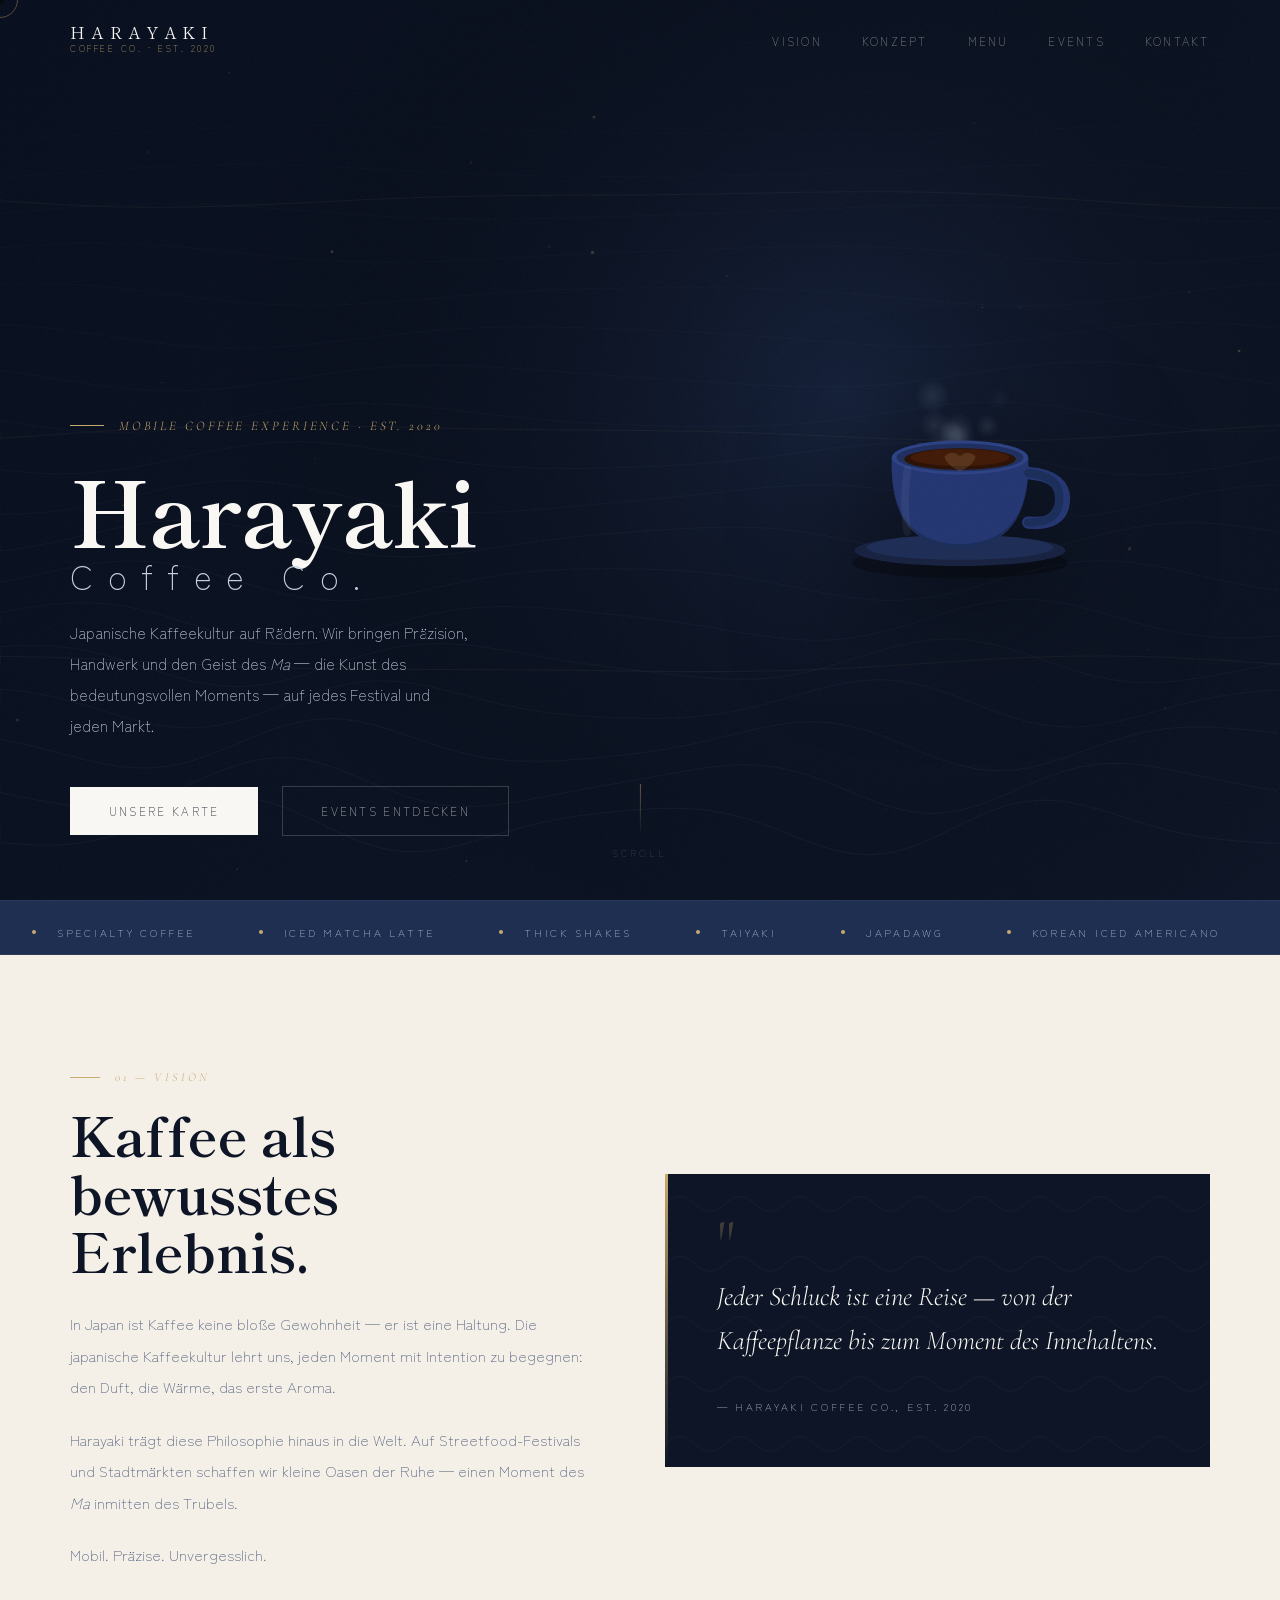
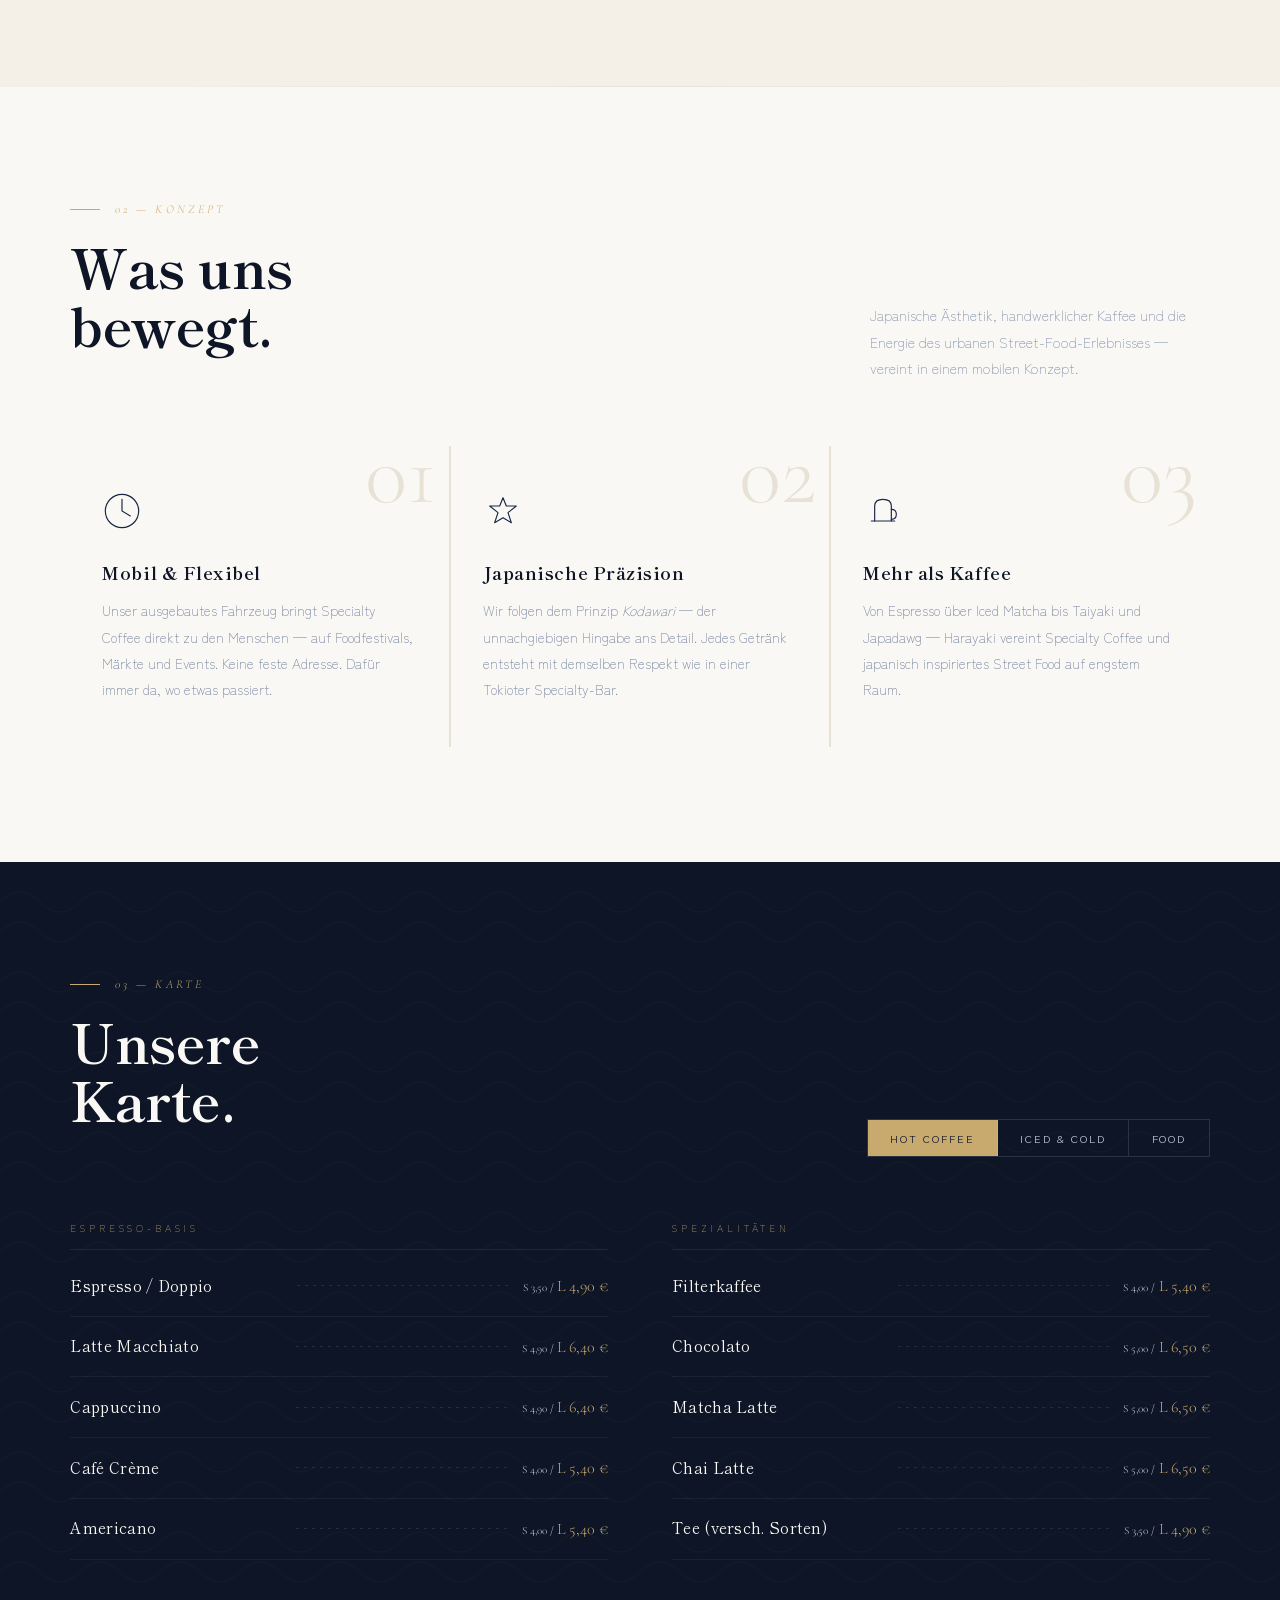
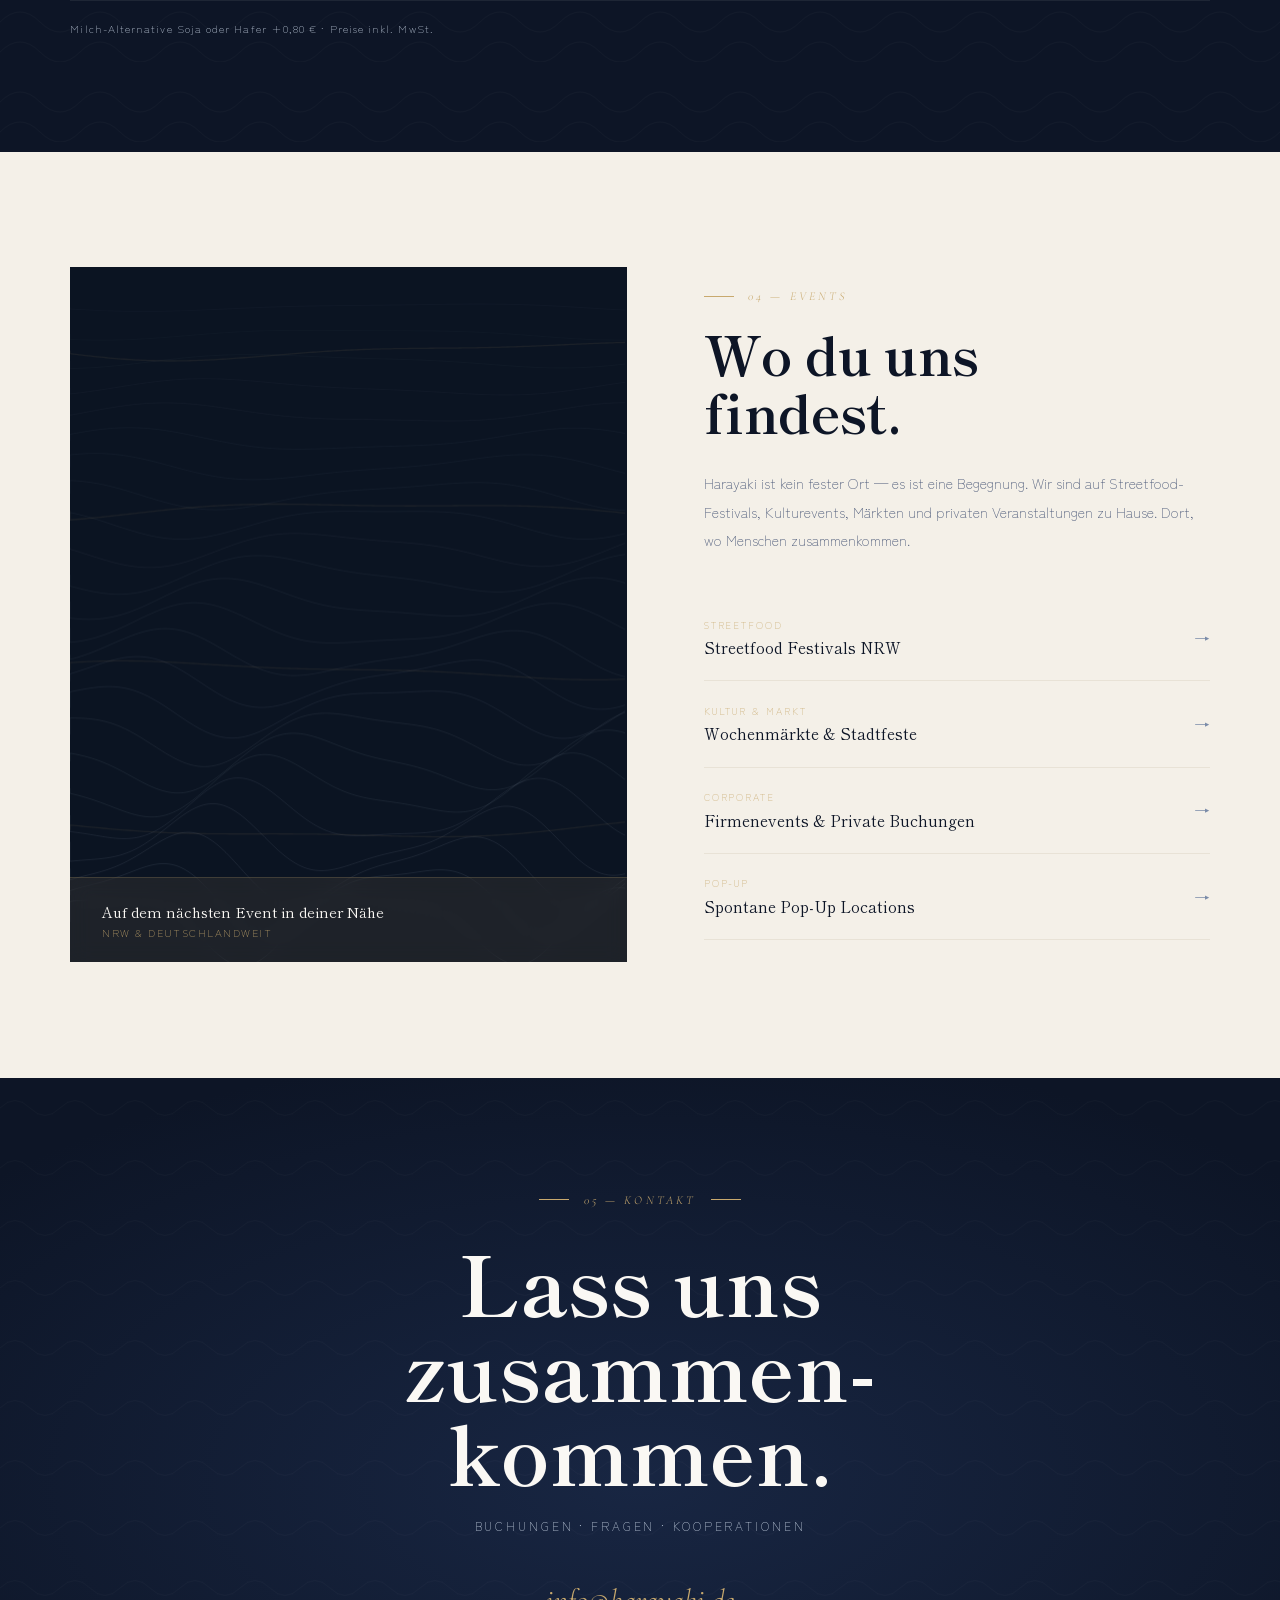
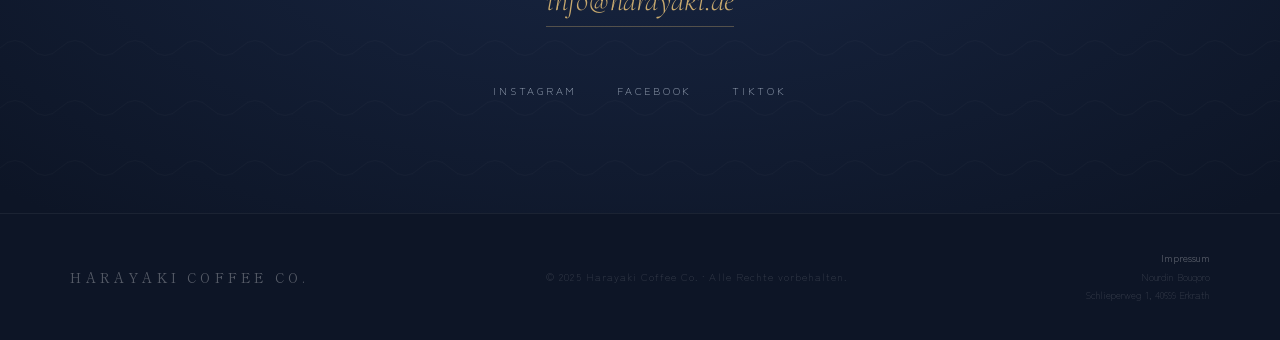
==== index.html @ 7cc20f8f "Add files via upload" ====
<!DOCTYPE html>
<html lang="de">
<head>
<meta charset="UTF-8">
<meta name="viewport" content="width=device-width, initial-scale=1.0">
<title>Harayaki Coffee Co.</title>
<link rel="preconnect" href="https://fonts.googleapis.com">
<link rel="preconnect" href="https://fonts.gstatic.com" crossorigin>
<link href="https://fonts.googleapis.com/css2?family=Shippori+Mincho:wght@400;700&family=Cormorant+Garamond:ital,wght@0,300;1,300&family=Zen+Kaku+Gothic+Antique:wght@300;400&display=swap" rel="stylesheet">
<style>
:root{
  --nd:#0d1526;--nm:#1e2f52;--nv:#1a2744;
  --cr:#f4f0e8;--cd:#e8e2d6;
  --gr:#7a8ba8;--gl:#c4d0e0;
  --gd:#c8a96e;--wh:#faf8f4;
  --fd:'Shippori Mincho',serif;
  --fs:'Cormorant Garamond',serif;
  --fn:'Zen Kaku Gothic Antique',sans-serif;
  --ez:cubic-bezier(.16,1,.3,1);
  --sp:clamp(4.5rem,9vw,9rem);
  --pp:clamp(1.4rem,5.5vw,6.5rem);
}
*,*::before,*::after{margin:0;padding:0;box-sizing:border-box;}
html{scroll-behavior:smooth;}
body{background:var(--cr);color:var(--nv);font-family:var(--fn);font-weight:300;overflow-x:hidden;-webkit-font-smoothing:antialiased;}
a{color:inherit;text-decoration:none;}
button{font-family:var(--fn);}
img,svg{display:block;max-width:100%;}

/* grain */
body::after{content:'';position:fixed;inset:0;opacity:.025;pointer-events:none;z-index:9999;
background-image:url("data:image/svg+xml,%3Csvg viewBox='0 0 512 512' xmlns='http://www.w3.org/2000/svg'%3E%3Cfilter id='g'%3E%3CfeTurbulence type='fractalNoise' baseFrequency='0.9' numOctaves='4' stitchTiles='stitch'/%3E%3C/filter%3E%3Crect width='100%25' height='100%25' filter='url(%23g)'/%3E%3C/svg%3E");}

/* cursor */
@media(hover:hover){
  body{cursor:none;}
  #cr,#cr2{position:fixed;border-radius:50%;pointer-events:none;z-index:10000;transform:translate(-50%,-50%);}
  #cr{width:8px;height:8px;background:var(--gd);transition:width .3s var(--ez),height .3s var(--ez);mix-blend-mode:multiply;}
  #cr2{width:36px;height:36px;border:1px solid rgba(200,169,110,.4);transition:width .4s var(--ez),height .4s var(--ez),opacity .3s;}
  body:has(a:hover) #cr,body:has(button:hover) #cr{width:16px;height:16px;}
  body:has(a:hover) #cr2,body:has(button:hover) #cr2{width:52px;height:52px;opacity:.5;}
}

/* ── NAV ── */
#nav{position:fixed;top:0;left:0;right:0;z-index:500;
  display:flex;align-items:center;justify-content:space-between;
  padding:1.5rem var(--pp);transition:background .5s,padding .4s;}
#nav.sc{background:rgba(13,21,38,.93);backdrop-filter:blur(18px);-webkit-backdrop-filter:blur(18px);padding-top:1rem;padding-bottom:1rem;}
.nb{display:flex;flex-direction:column;gap:.1rem;}
.nb-n{font-family:var(--fd);font-size:1rem;letter-spacing:.38em;color:var(--wh);text-transform:uppercase;line-height:1;}
.nb-s{font-size:.56rem;letter-spacing:.28em;color:var(--gd);text-transform:uppercase;}
.nl{display:flex;gap:2.5rem;list-style:none;}
.nl a{font-size:.7rem;letter-spacing:.2em;text-transform:uppercase;color:rgba(250,248,244,.55);position:relative;transition:color .3s;}
.nl a::after{content:'';position:absolute;left:0;bottom:-2px;width:0;height:1px;background:var(--gd);transition:width .35s var(--ez);}
.nl a:hover{color:var(--wh);}
.nl a:hover::after{width:100%;}
/* burger */
.bg{display:none;flex-direction:column;gap:5px;background:none;border:none;cursor:pointer;padding:.3rem;}
.bg span{display:block;width:22px;height:1.5px;background:var(--wh);transition:transform .38s var(--ez),opacity .25s;}
.bg.op span:nth-child(1){transform:translateY(6.5px) rotate(45deg);}
.bg.op span:nth-child(2){opacity:0;transform:scaleX(0);}
.bg.op span:nth-child(3){transform:translateY(-6.5px) rotate(-45deg);}
/* mob overlay */
#mob{position:fixed;inset:0;z-index:490;background:var(--nd);
  display:flex;flex-direction:column;justify-content:center;align-items:center;
  opacity:0;pointer-events:none;transition:opacity .38s;}
#mob.op{opacity:1;pointer-events:all;}
.ml{font-family:var(--fd);font-size:clamp(2rem,9vw,3.2rem);
  color:rgba(250,248,244,.18);letter-spacing:.06em;
  padding:.7rem 2rem;width:100%;text-align:center;
  border-bottom:1px solid rgba(255,255,255,.05);
  transition:color .3s,letter-spacing .4s var(--ez);}
.ml:hover{color:var(--wh);letter-spacing:.1em;}
.mf{position:absolute;bottom:2.5rem;font-family:var(--fs);font-style:italic;
  font-size:.72rem;letter-spacing:.28em;color:var(--gd);text-transform:uppercase;}

/* ── HERO ── */
.hero{min-height:100svh;background:var(--nd);display:grid;grid-template-columns:1fr 1fr;position:relative;overflow:hidden;}
#hcv{position:absolute;inset:0;width:100%;height:100%;z-index:0;}
.hl{position:relative;z-index:2;padding:clamp(7rem,12vh,9rem) var(--pp) clamp(4rem,7vh,6rem);display:flex;flex-direction:column;justify-content:flex-end;}
.he{display:flex;align-items:center;gap:.9rem;margin-bottom:2rem;opacity:0;animation:fu 1s .2s var(--ez) forwards;}
.he-line{width:34px;height:1px;background:var(--gd);}
.he-txt{font-family:var(--fs);font-style:italic;font-size:.82rem;letter-spacing:.22em;color:var(--gd);text-transform:uppercase;}
.ht{font-family:var(--fd);font-weight:700;font-size:clamp(3.8rem,7vw,7.5rem);
  color:var(--wh);line-height:.96;letter-spacing:-.01em;margin-bottom:1.5rem;
  opacity:0;animation:fu 1.1s .35s var(--ez) forwards;}
.ht em{display:block;font-style:normal;font-size:.38em;font-weight:300;letter-spacing:.42em;color:var(--gl);font-family:var(--fn);margin-top:.55rem;}
.hd{font-size:clamp(.88rem,1.4vw,.97rem);line-height:2;color:var(--gl);max-width:400px;margin-bottom:2.8rem;opacity:0;animation:fu 1s .52s var(--ez) forwards;}
.hb{display:flex;align-items:center;gap:1.5rem;flex-wrap:wrap;opacity:0;animation:fu 1s .68s var(--ez) forwards;}
/* btns */
.btn{display:inline-flex;align-items:center;justify-content:center;
  font-size:.72rem;letter-spacing:.2em;text-transform:uppercase;
  padding:1rem 2.4rem;position:relative;overflow:hidden;transition:color .35s;}
.btn i{position:relative;z-index:1;font-style:normal;}
.btn::before{content:'';position:absolute;inset:0;transform:translateX(-101%);transition:transform .45s var(--ez);}
.btn:hover::before{transform:translateX(0);}
.bs{background:var(--wh);color:var(--nd);}
.bs::before{background:var(--gd);}
.bs:hover{color:var(--wh);}
.bg2{background:transparent;color:rgba(250,248,244,.75);border:1px solid rgba(255,255,255,.18);}
.bg2::before{background:rgba(255,255,255,.07);}
.bg2:hover{color:var(--wh);border-color:rgba(255,255,255,.4);}
/* hero right */
.hr{position:relative;z-index:2;display:flex;align-items:center;justify-content:center;padding:3rem;opacity:0;animation:fi 1.5s .9s var(--ez) forwards;}
.hcw{position:relative;width:min(310px,38vw);}
#scv{position:absolute;bottom:78px;left:50%;transform:translateX(-50%);width:310px;height:270px;pointer-events:none;}
.hcup{width:100%;filter:drop-shadow(0 28px 70px rgba(0,0,0,.65));}
/* scroll hint */
.hsc{position:absolute;bottom:2.5rem;left:50%;transform:translateX(-50%);
  display:flex;flex-direction:column;align-items:center;gap:.6rem;z-index:2;
  opacity:0;animation:fi 1s 1.8s forwards;}
.hsc span{font-size:.58rem;letter-spacing:.38em;text-transform:uppercase;color:rgba(250,248,244,.22);}
.sline{width:1px;height:52px;background:linear-gradient(to bottom,rgba(200,169,110,.5),transparent);animation:sp 2.4s ease-in-out infinite;}

/* ── MARQUEE ── */
.mq{background:var(--nm);border-top:1px solid rgba(255,255,255,.06);border-bottom:1px solid rgba(255,255,255,.06);overflow:hidden;white-space:nowrap;padding:.9rem 0;}
.mq-tr{display:inline-flex;animation:mq 30s linear infinite;}
.mq-it{display:inline-flex;align-items:center;gap:1.3rem;padding:0 2rem;font-size:.66rem;letter-spacing:.26em;text-transform:uppercase;color:var(--gl);}
.mq-dot{width:4px;height:4px;background:var(--gd);border-radius:50%;flex-shrink:0;}

/* ── SHARED ── */
.sl{display:flex;align-items:center;gap:.9rem;margin-bottom:1.3rem;}
.sl-line{width:30px;height:1px;background:var(--gd);flex-shrink:0;}
.sl-txt{font-family:var(--fs);font-style:italic;font-size:.75rem;letter-spacing:.26em;color:var(--gd);text-transform:uppercase;}
.st{font-family:var(--fd);font-weight:700;font-size:clamp(2rem,4.2vw,3.8rem);line-height:1.08;letter-spacing:-.01em;margin-bottom:1.8rem;}
.st.dk{color:var(--nd);}
.st.lt{color:var(--wh);}
.divider{height:1px;background:linear-gradient(to right,transparent,var(--cd),transparent);margin:0 var(--pp);}

/* ── VISION ── */
.vis{background:var(--cr);padding:var(--sp) var(--pp);display:grid;grid-template-columns:1fr 1.05fr;gap:clamp(3rem,6vw,7rem);align-items:center;}
.vb{font-size:.94rem;line-height:2.1;color:#4a5878;}
.vb p+p{margin-top:1.3rem;}
.vc{background:var(--nd);padding:clamp(2.5rem,4vw,4rem);position:relative;overflow:hidden;}
.vc::before{content:'';position:absolute;inset:0;
background-image:url("data:image/svg+xml,%3Csvg xmlns='http://www.w3.org/2000/svg' width='60' height='60'%3E%3Cpath d='M0 30 Q15 15 30 30 Q45 45 60 30' fill='none' stroke='rgba(255,255,255,0.035)' stroke-width='1'/%3E%3C/svg%3E");}
.vc-bar{position:absolute;top:0;left:0;width:3px;height:100%;background:linear-gradient(to bottom,var(--gd),transparent);}
.vqm{display:block;font-size:4rem;color:var(--gd);opacity:.28;line-height:.55;margin-bottom:.9rem;font-family:var(--fs);}
.vq{font-family:var(--fs);font-style:italic;font-size:clamp(1.2rem,2.1vw,1.7rem);font-weight:300;color:var(--wh);line-height:1.65;margin-bottom:1.8rem;position:relative;z-index:1;}
.vs{font-size:.65rem;letter-spacing:.26em;text-transform:uppercase;color:var(--gl);position:relative;z-index:1;}

/* ── PILLARS ── */
.pils{background:var(--wh);padding:var(--sp) var(--pp);}
.ph{display:grid;grid-template-columns:1fr 1fr;gap:2rem;align-items:end;margin-bottom:clamp(2.5rem,5vw,5rem);}
.ph-r{font-size:.88rem;line-height:1.9;color:var(--gr);max-width:340px;justify-self:end;align-self:end;}
.pg{display:grid;grid-template-columns:repeat(3,1fr);gap:2px;background:var(--cd);}
.pil{background:var(--wh);padding:clamp(2rem,3.5vw,3.2rem) clamp(1.5rem,2.5vw,2.2rem);
  position:relative;overflow:hidden;transition:background .45s var(--ez),transform .35s var(--ez);cursor:default;}
.pil::after{content:attr(data-n);position:absolute;top:-1rem;right:.8rem;
  font-family:var(--fs);font-size:5.5rem;color:var(--cd);line-height:1;transition:color .45s;pointer-events:none;}
.pil:hover{background:var(--nd);transform:translateY(-4px);}
.pil:hover::after{color:rgba(255,255,255,.04);}
.pi{width:40px;height:40px;margin-bottom:1.8rem;stroke:var(--nv);fill:none;stroke-width:1.4;transition:stroke .45s;}
.pil:hover .pi{stroke:var(--gd);}
.pt{font-family:var(--fd);font-size:1.1rem;font-weight:700;color:var(--nd);margin-bottom:.8rem;letter-spacing:.03em;transition:color .45s;}
.pil:hover .pt{color:var(--wh);}
.px{font-size:.86rem;line-height:1.9;color:#6a7a99;transition:color .45s;}
.pil:hover .px{color:var(--gl);}

/* ── MENU ── */
.ms{background:var(--nd);padding:var(--sp) var(--pp);position:relative;overflow:hidden;}
.ms::before{content:'';position:absolute;inset:0;
background-image:url("data:image/svg+xml,%3Csvg xmlns='http://www.w3.org/2000/svg' width='80' height='80'%3E%3Cpath d='M0 40 Q20 20 40 40 Q60 60 80 40' fill='none' stroke='rgba(255,255,255,0.022)' stroke-width='1'/%3E%3Cpath d='M0 70 Q20 50 40 70 Q60 90 80 70' fill='none' stroke='rgba(255,255,255,0.022)' stroke-width='1'/%3E%3C/svg%3E");}
.mt{position:relative;z-index:1;display:flex;justify-content:space-between;align-items:flex-end;flex-wrap:wrap;gap:2rem;margin-bottom:clamp(2.5rem,5vw,5rem);}
.mtabs{display:flex;border:1px solid rgba(255,255,255,.12);}
.tab{padding:.65rem 1.4rem;font-size:.67rem;letter-spacing:.18em;text-transform:uppercase;
  color:var(--gl);background:transparent;border:none;border-right:1px solid rgba(255,255,255,.12);
  cursor:pointer;transition:background .3s,color .3s;}
.tab:last-child{border-right:none;}
.tab.on{background:var(--gd);color:var(--nd);}
.tab:hover:not(.on){background:rgba(255,255,255,.06);color:var(--wh);}
.pan{display:none;position:relative;z-index:1;}
.pan.on{display:block;}
.mg{display:grid;grid-template-columns:1fr 1fr;gap:0 clamp(2.5rem,5vw,6rem);}
.mc{font-size:.6rem;letter-spacing:.4em;text-transform:uppercase;color:var(--gd);
  padding-bottom:.85rem;border-bottom:1px solid rgba(255,255,255,.08);margin-bottom:.4rem;}
.mr{display:flex;align-items:center;gap:.75rem;padding:1.1rem 0;
  border-bottom:1px solid rgba(255,255,255,.055);transition:padding-left .3s var(--ez);}
.mr:hover{padding-left:.55rem;}
.mi{flex:1;min-width:0;}
.mn{font-family:var(--fd);font-size:.95rem;color:var(--wh);letter-spacing:.02em;margin-bottom:.16rem;}
.msub{font-size:.69rem;color:var(--gl);letter-spacing:.03em;}
.md{flex:1;height:1px;align-self:center;min-width:.5rem;
  background:repeating-linear-gradient(to right,rgba(255,255,255,.1) 0,rgba(255,255,255,.1) 3px,transparent 3px,transparent 8px);}
.mp{font-family:var(--fs);font-size:1rem;color:var(--gd);white-space:nowrap;}
.mps{font-size:.69rem;color:var(--gl);margin-right:.2rem;}
.mft{position:relative;z-index:1;font-size:.67rem;color:var(--gl);letter-spacing:.1em;
  margin-top:2.5rem;padding-top:1.3rem;border-top:1px solid rgba(255,255,255,.07);}

/* ── EVENTS ── */
.ev{background:var(--cr);padding:var(--sp) var(--pp);display:grid;grid-template-columns:1.1fr 1fr;gap:clamp(3rem,6vw,7rem);align-items:center;}
.evv{position:relative;aspect-ratio:4/5;overflow:hidden;background:var(--nd);}
#ecv{position:absolute;inset:0;width:100%;height:100%;display:block;}
.evb{position:absolute;bottom:0;left:0;right:0;
  background:rgba(200,169,110,.1);backdrop-filter:blur(10px);-webkit-backdrop-filter:blur(10px);
  border-top:1px solid rgba(200,169,110,.2);padding:1.4rem 2rem;z-index:2;}
.evbt{font-family:var(--fd);color:var(--wh);font-size:.9rem;margin-bottom:.2rem;}
.evbs{font-size:.65rem;color:var(--gd);letter-spacing:.14em;text-transform:uppercase;}
.ebd{font-size:.9rem;line-height:2;color:#4a5878;margin-bottom:2.5rem;}
.el{display:flex;flex-direction:column;}
.er{display:flex;justify-content:space-between;align-items:center;
  padding:1.4rem 0;border-bottom:1px solid var(--cd);
  transition:padding-left .3s var(--ez),border-color .3s;cursor:default;}
.er:hover{padding-left:.5rem;border-color:var(--gd);}
.etag{font-size:.6rem;letter-spacing:.2em;color:var(--gd);text-transform:uppercase;margin-bottom:.28rem;}
.en{font-family:var(--fd);font-size:.96rem;color:var(--nd);}
.ea{font-size:1rem;color:var(--gr);transition:transform .3s,color .3s;}
.er:hover .ea{transform:translateX(5px);color:var(--gd);}

/* ── CONTACT ── */
.cs{background:var(--nd);padding:var(--sp) var(--pp);text-align:center;position:relative;overflow:hidden;}
.cs::before{content:'';position:absolute;inset:0;background:radial-gradient(ellipse 70% 60% at 50% 55%,rgba(30,47,82,.65) 0%,transparent 100%);}
.cs::after{content:'';position:absolute;inset:0;
background-image:url("data:image/svg+xml,%3Csvg xmlns='http://www.w3.org/2000/svg' width='60' height='60'%3E%3Cpath d='M0 30 Q15 15 30 30 Q45 45 60 30' fill='none' stroke='rgba(255,255,255,0.02)' stroke-width='1'/%3E%3C/svg%3E");}
.ci{position:relative;z-index:1;max-width:640px;margin:0 auto;}
.cs .sl{justify-content:center;margin-bottom:2rem;}
.ct{font-family:var(--fd);font-weight:700;font-size:clamp(2.5rem,7vw,5.2rem);color:var(--wh);line-height:1.02;margin-bottom:1.5rem;}
.csub{font-size:.75rem;letter-spacing:.24em;text-transform:uppercase;color:var(--gl);margin-bottom:3rem;}
.cem{display:inline-block;font-family:var(--fs);font-style:italic;font-size:clamp(1.25rem,2.8vw,1.9rem);
  color:var(--gd);border-bottom:1px solid rgba(200,169,110,.35);padding-bottom:.4rem;
  margin-bottom:3.5rem;transition:color .3s,border-color .3s;}
.cem:hover{color:var(--wh);border-color:rgba(255,255,255,.4);}
.csoc{display:flex;justify-content:center;gap:2.5rem;flex-wrap:wrap;}
.csl{font-size:.66rem;letter-spacing:.26em;text-transform:uppercase;color:var(--gl);
  position:relative;transition:color .3s;}
.csl::after{content:'';position:absolute;left:0;bottom:-2px;width:0;height:1px;background:var(--gd);transition:width .35s var(--ez);}
.csl:hover{color:var(--wh);}
.csl:hover::after{width:100%;}

/* ── FOOTER ── */
footer{background:var(--nd);border-top:1px solid rgba(255,255,255,.06);
  padding:2.2rem var(--pp);display:flex;align-items:center;justify-content:space-between;gap:2rem;flex-wrap:wrap;}
.fb{font-family:var(--fd);font-size:.82rem;letter-spacing:.32em;color:rgba(255,255,255,.3);text-transform:uppercase;}
.fc{font-size:.65rem;color:rgba(255,255,255,.2);letter-spacing:.1em;text-align:center;line-height:1.8;}
.fi{font-size:.63rem;color:rgba(255,255,255,.2);text-align:right;line-height:1.85;}
.fi strong{color:rgba(255,255,255,.32);font-weight:400;}

/* ── REVEAL ── */
.rv{opacity:1;transform:none;}
.jr .rv{opacity:0;transform:translateY(26px);transition:opacity .9s var(--ez),transform .9s var(--ez);}
.jr .rv.lft{transform:translateX(-26px);}
.jr .rv.rgt{transform:translateX(26px);}
.jr .rv.in{opacity:1;transform:none;}

/* ── KEYFRAMES ── */
@keyframes fu{from{opacity:0;transform:translateY(20px)}to{opacity:1;transform:translateY(0)}}
@keyframes fi{from{opacity:0}to{opacity:1}}
@keyframes sp{0%,100%{opacity:.4;transform:scaleY(1)}50%{opacity:1;transform:scaleY(1.18)}}
@keyframes mq{from{transform:translateX(0)}to{transform:translateX(-50%)}}

/* ── TABLET ≤1100 ── */
@media(max-width:1100px){
  .hero{grid-template-columns:1fr;}
  .hr{display:none;}
  .hl{justify-content:flex-end;padding-top:clamp(7rem,14vh,10rem);}
  .ht{font-size:clamp(3.2rem,11vw,5.5rem);}
  .hsc{display:none;}
  .vis{grid-template-columns:1fr;}
  .ph{grid-template-columns:1fr;}
  .ph-r{justify-self:start;}
  .pg{grid-template-columns:1fr 1fr;}
  .ev{grid-template-columns:1fr;}
  .evv{aspect-ratio:16/7;}
}

/* ── MOBILE ≤768 ── */
@media(max-width:768px){
  :root{--pp:1.4rem;--sp:4rem;}
  /* nav */
  .nl{display:none;}
  .bg{display:flex;}
  /* hero */
  .hero{min-height:100svh;}
  .hl{padding:6rem 1.4rem 3.5rem;justify-content:flex-end;}
  .ht{font-size:clamp(2.8rem,13vw,4.2rem);}
  .ht em{letter-spacing:.28em;}
  .hd{font-size:.86rem;margin-bottom:2.2rem;}
  .hb{flex-direction:column;align-items:stretch;gap:.9rem;}
  .btn{padding:.92rem 1.8rem;font-size:.7rem;}
  /* vision */
  .vis{grid-template-columns:1fr;}
  .vc{padding:2rem 1.6rem;}
  .vq{font-size:1.15rem;}
  /* pillars */
  .ph{gap:1.2rem;margin-bottom:2.5rem;}
  .pg{grid-template-columns:1fr;}
  .pil::after{font-size:4rem;}
  /* menu */
  .mt{flex-direction:column;align-items:flex-start;gap:1.4rem;}
  .mtabs{width:100%;overflow-x:auto;}
  .mg{grid-template-columns:1fr;}
  .mn{font-size:.9rem;}
  /* events */
  .ev{grid-template-columns:1fr;}
  .evv{aspect-ratio:3/2;}
  /* contact */
  .ct{font-size:clamp(2.2rem,11vw,3.5rem);}
  .cem{font-size:1.2rem;word-break:break-all;margin-bottom:3rem;}
  .csub{margin-bottom:2.5rem;}
  .csoc{gap:1.8rem;}
  /* footer */
  footer{flex-direction:column;text-align:center;gap:1rem;padding:2rem 1.4rem;}
  .fi{text-align:center;}
  .divider{margin:0 1.4rem;}
}
@media(max-width:400px){
  .ht{font-size:2.55rem;}
  .st,.s{font-size:1.75rem;}
}
</style>
</head>
<body>

<div id="cr"></div><div id="cr2"></div>

<!-- NAV -->
<nav id="nav">
  <a href="#top" class="nb">
    <span class="nb-n">Harayaki</span>
    <span class="nb-s">Coffee Co. · Est. 2020</span>
  </a>
  <ul class="nl">
    <li><a href="#vision">Vision</a></li>
    <li><a href="#konzept">Konzept</a></li>
    <li><a href="#menu">Menu</a></li>
    <li><a href="#events">Events</a></li>
    <li><a href="#kontakt">Kontakt</a></li>
  </ul>
  <button class="bg" id="bgr" aria-label="Menü">
    <span></span><span></span><span></span>
  </button>
</nav>

<!-- MOBILE OVERLAY -->
<div id="mob">
  <a href="#vision"  class="ml">Vision</a>
  <a href="#konzept" class="ml">Konzept</a>
  <a href="#menu"    class="ml">Menu</a>
  <a href="#events"  class="ml">Events</a>
  <a href="#kontakt" class="ml">Kontakt</a>
  <span class="mf">Mobile Coffee Experience · Est. 2020</span>
</div>

<!-- HERO -->
<section class="hero" id="top">
  <canvas id="hcv"></canvas>
  <div class="hl">
    <div class="he">
      <div class="he-line"></div>
      <span class="he-txt">Mobile Coffee Experience · Est. 2020</span>
    </div>
    <h1 class="ht">Harayaki<em>Coffee Co.</em></h1>
    <p class="hd">Japanische Kaffeekultur auf Rädern. Wir bringen Präzision, Handwerk und den Geist des <i>Ma</i> — die Kunst des bedeutungsvollen Moments — auf jedes Festival und jeden Markt.</p>
    <div class="hb">
      <a href="#menu"   class="btn bs"><i>Unsere Karte</i></a>
      <a href="#events" class="btn bg2"><i>Events entdecken</i></a>
    </div>
  </div>
  <div class="hr">
    <div class="hcw">
      <canvas id="scv" width="310" height="270"></canvas>
      <svg class="hcup" viewBox="0 0 200 170" xmlns="http://www.w3.org/2000/svg" fill="none">
        <ellipse cx="100" cy="158" rx="70" ry="10" fill="rgba(0,0,0,.3)"/>
        <ellipse cx="100" cy="150" rx="68" ry="10" fill="#182240"/>
        <ellipse cx="100" cy="148" rx="60" ry="8"  fill="#1e2d55"/>
        <path d="M56 90 Q54 148 100 148 Q146 148 144 90Z" fill="#1b2d5a"/>
        <path d="M56 90 Q54 145 100 146 Q146 145 144 90Z" fill="#243672"/>
        <ellipse cx="100" cy="90" rx="44" ry="11" fill="#2d4285"/>
        <ellipse cx="100" cy="90" rx="41" ry="9"  fill="#1e2f60"/>
        <ellipse cx="100" cy="91" rx="36" ry="7"  fill="#2c1205"/>
        <ellipse cx="100" cy="90" rx="32" ry="5.5" fill="#421a08"/>
        <path d="M90 89 Q95 85 100 89 Q105 85 110 89 Q110 94 100 99 Q90 94 90 89Z" fill="rgba(210,175,125,.17)"/>
        <path d="M144 100 Q168 102 167 118 Q166 134 144 132" stroke="#243672" stroke-width="8"   stroke-linecap="round"/>
        <path d="M144 100 Q165 102 164 118 Q163 132 144 132" stroke="#1b2d5a" stroke-width="5.5" stroke-linecap="round"/>
        <path d="M66 98 Q63 120 66 138" stroke="rgba(255,255,255,.05)" stroke-width="5" stroke-linecap="round"/>
      </svg>
    </div>
  </div>
  <div class="hsc"><div class="sline"></div><span>Scroll</span></div>
</section>

<!-- MARQUEE -->
<div class="mq"><div class="mq-tr">
  <span class="mq-it"><span class="mq-dot"></span>Specialty Coffee</span>
  <span class="mq-it"><span class="mq-dot"></span>Iced Matcha Latte</span>
  <span class="mq-it"><span class="mq-dot"></span>Thick Shakes</span>
  <span class="mq-it"><span class="mq-dot"></span>Taiyaki</span>
  <span class="mq-it"><span class="mq-dot"></span>Japadawg</span>
  <span class="mq-it"><span class="mq-dot"></span>Korean Iced Americano</span>
  <span class="mq-it"><span class="mq-dot"></span>NRW &amp; Deutschlandweit</span>
  <span class="mq-it"><span class="mq-dot"></span>Streetfood Festivals</span>
  <span class="mq-it"><span class="mq-dot"></span>Est. 2020</span>
  <span class="mq-it"><span class="mq-dot"></span>Specialty Coffee</span>
  <span class="mq-it"><span class="mq-dot"></span>Iced Matcha Latte</span>
  <span class="mq-it"><span class="mq-dot"></span>Thick Shakes</span>
  <span class="mq-it"><span class="mq-dot"></span>Taiyaki</span>
  <span class="mq-it"><span class="mq-dot"></span>Japadawg</span>
  <span class="mq-it"><span class="mq-dot"></span>Korean Iced Americano</span>
  <span class="mq-it"><span class="mq-dot"></span>NRW &amp; Deutschlandweit</span>
  <span class="mq-it"><span class="mq-dot"></span>Streetfood Festivals</span>
  <span class="mq-it"><span class="mq-dot"></span>Est. 2020</span>
</div></div>

<!-- VISION -->
<section class="vis" id="vision">
  <div class="rv">
    <div class="sl"><div class="sl-line"></div><span class="sl-txt">01 — Vision</span></div>
    <h2 class="st dk">Kaffee als<br>bewusstes<br>Erlebnis.</h2>
    <div class="vb">
      <p>In Japan ist Kaffee keine bloße Gewohnheit — er ist eine Haltung. Die japanische Kaffeekultur lehrt uns, jeden Moment mit Intention zu begegnen: den Duft, die Wärme, das erste Aroma.</p>
      <p>Harayaki trägt diese Philosophie hinaus in die Welt. Auf Streetfood-Festivals und Stadtmärkten schaffen wir kleine Oasen der Ruhe — einen Moment des <i>Ma</i> inmitten des Trubels.</p>
      <p>Mobil. Präzise. Unvergesslich.</p>
    </div>
  </div>
  <div class="rv rgt" style="transition-delay:.14s">
    <div class="vc">
      <div class="vc-bar"></div>
      <span class="vqm">"</span>
      <p class="vq">Jeder Schluck ist eine Reise — von der Kaffeepflanze bis zum Moment des Innehaltens.</p>
      <span class="vs">— Harayaki Coffee Co., Est. 2020</span>
    </div>
  </div>
</section>

<div class="divider"></div>

<!-- KONZEPT -->
<section class="pils" id="konzept">
  <div class="ph rv">
    <div>
      <div class="sl"><div class="sl-line"></div><span class="sl-txt">02 — Konzept</span></div>
      <h2 class="st dk">Was uns<br>bewegt.</h2>
    </div>
    <p class="ph-r">Japanische Ästhetik, handwerklicher Kaffee und die Energie des urbanen Street-Food-Erlebnisses — vereint in einem mobilen Konzept.</p>
  </div>
  <div class="pg">
    <div class="pil rv" data-n="01" style="transition-delay:.05s">
      <svg class="pi" viewBox="0 0 48 48"><circle cx="24" cy="24" r="20"/><path d="M24 10v14l10 6" stroke-linecap="round"/></svg>
      <h3 class="pt">Mobil &amp; Flexibel</h3>
      <p class="px">Unser ausgebautes Fahrzeug bringt Specialty Coffee direkt zu den Menschen — auf Foodfestivals, Märkte und Events. Keine feste Adresse. Dafür immer da, wo etwas passiert.</p>
    </div>
    <div class="pil rv" data-n="02" style="transition-delay:.12s">
      <svg class="pi" viewBox="0 0 48 48"><path d="M24 8l4 10 12 0-10 8 4 12L24 32l-10 6 4-12L8 18l12 0z" stroke-linejoin="round"/></svg>
      <h3 class="pt">Japanische Präzision</h3>
      <p class="px">Wir folgen dem Prinzip <i>Kodawari</i> — der unnachgiebigen Hingabe ans Detail. Jedes Getränk entsteht mit demselben Respekt wie in einer Tokioter Specialty-Bar.</p>
    </div>
    <div class="pil rv" data-n="03" style="transition-delay:.19s">
      <svg class="pi" viewBox="0 0 48 48"><path d="M14 36V18Q14 10 24 10Q34 10 34 18V36" stroke-linecap="round"/><path d="M34 22Q40 22 40 28Q40 34 34 34" stroke-linecap="round"/><path d="M10 36h28" stroke-linecap="round"/></svg>
      <h3 class="pt">Mehr als Kaffee</h3>
      <p class="px">Von Espresso über Iced Matcha bis Taiyaki und Japadawg — Harayaki vereint Specialty Coffee und japanisch inspiriertes Street Food auf engstem Raum.</p>
    </div>
  </div>
</section>

<!-- MENU -->
<section class="ms" id="menu">
  <div class="mt">
    <div>
      <div class="sl"><div class="sl-line"></div><span class="sl-txt">03 — Karte</span></div>
      <h2 class="st lt">Unsere<br>Karte.</h2>
    </div>
    <div class="mtabs">
      <button class="tab on"  data-p="ph">Hot Coffee</button>
      <button class="tab"     data-p="pi">Iced &amp; Cold</button>
      <button class="tab"     data-p="pf">Food</button>
    </div>
  </div>
  <!-- HOT -->
  <div class="pan on" id="ph">
    <div class="mg">
      <div>
        <div class="mc">Espresso-Basis</div>
        <div class="mr"><div class="mi"><div class="mn">Espresso / Doppio</div></div><div class="md"></div><div class="mp"><span class="mps">S 3,50 /</span>L 4,90 €</div></div>
        <div class="mr"><div class="mi"><div class="mn">Latte Macchiato</div></div><div class="md"></div><div class="mp"><span class="mps">S 4,90 /</span>L 6,40 €</div></div>
        <div class="mr"><div class="mi"><div class="mn">Cappuccino</div></div><div class="md"></div><div class="mp"><span class="mps">S 4,90 /</span>L 6,40 €</div></div>
        <div class="mr"><div class="mi"><div class="mn">Café Crème</div></div><div class="md"></div><div class="mp"><span class="mps">S 4,00 /</span>L 5,40 €</div></div>
        <div class="mr"><div class="mi"><div class="mn">Americano</div></div><div class="md"></div><div class="mp"><span class="mps">S 4,00 /</span>L 5,40 €</div></div>
      </div>
      <div>
        <div class="mc">Spezialitäten</div>
        <div class="mr"><div class="mi"><div class="mn">Filterkaffee</div></div><div class="md"></div><div class="mp"><span class="mps">S 4,00 /</span>L 5,40 €</div></div>
        <div class="mr"><div class="mi"><div class="mn">Chocolato</div></div><div class="md"></div><div class="mp"><span class="mps">S 5,00 /</span>L 6,50 €</div></div>
        <div class="mr"><div class="mi"><div class="mn">Matcha Latte</div></div><div class="md"></div><div class="mp"><span class="mps">S 5,00 /</span>L 6,50 €</div></div>
        <div class="mr"><div class="mi"><div class="mn">Chai Latte</div></div><div class="md"></div><div class="mp"><span class="mps">S 5,00 /</span>L 6,50 €</div></div>
        <div class="mr"><div class="mi"><div class="mn">Tee (versch. Sorten)</div></div><div class="md"></div><div class="mp"><span class="mps">S 3,50 /</span>L 4,90 €</div></div>
      </div>
    </div>
    <p class="mft">Milch-Alternative Soja oder Hafer +0,80 € · Preise inkl. MwSt.</p>
  </div>
  <!-- ICED -->
  <div class="pan" id="pi">
    <div class="mg">
      <div>
        <div class="mc">Iced Drinks</div>
        <div class="mr"><div class="mi"><div class="mn">Iced Matcha Latte</div><div class="msub">Yuzu · Strawberry · Coconut · Mango</div></div><div class="md"></div><div class="mp">8,00 €</div></div>
        <div class="mr"><div class="mi"><div class="mn">Iced Macchiato</div><div class="msub">Espresso · Milch · Eis</div></div><div class="md"></div><div class="mp">6,00 €</div></div>
        <div class="mr"><div class="mi"><div class="mn">Korean Iced Americano</div><div class="msub">Half Shot · Coconut Water</div></div><div class="md"></div><div class="mp">6,00 €</div></div>
      </div>
      <div>
        <div class="mc">Thick Shakes</div>
        <div class="mr"><div class="mi"><div class="mn">Cookie's &amp; Cream</div><div class="msub">Oreo · Cremig · Whipped Cream</div></div><div class="md"></div><div class="mp">6,00 €</div></div>
        <div class="mr"><div class="mi"><div class="mn">Ginger Bread</div><div class="msub">Würzig · Signature</div></div><div class="md"></div><div class="mp">6,00 €</div></div>
        <div class="mr"><div class="mi"><div class="mn">Salted Caramel Popcorn</div><div class="msub">Süß-salzig · Unwiderstehlich</div></div><div class="md"></div><div class="mp">6,00 €</div></div>
      </div>
    </div>
    <p class="mft">Milch-Alternative Soja oder Hafer +0,80 € · Preise inkl. MwSt.</p>
  </div>
  <!-- FOOD -->
  <div class="pan" id="pf">
    <div class="mg">
      <div>
        <div class="mc">Taiyaki</div>
        <div class="mr"><div class="mi"><div class="mn">Taiyaki — Nutella</div><div class="msub">Japanisches Fischgebäck</div></div><div class="md"></div><div class="mp">5,00 €</div></div>
        <div class="mr"><div class="mi"><div class="mn">Taiyaki — Rote Bohnen</div><div class="msub">Japanisches Fischgebäck</div></div><div class="md"></div><div class="mp">5,00 €</div></div>
      </div>
      <div>
        <div class="mc">Japadawg</div>
        <div class="mr"><div class="mi"><div class="mn">Tokyo Classic</div><div class="msub">Geflügelwurst, Gurken, Senf &amp; Ketchup</div></div><div class="md"></div><div class="mp">5,00 €</div></div>
        <div class="mr"><div class="mi"><div class="mn">Umami Bomb</div><div class="msub">Guacamole, Kewpie Mayo, Wakame, Teriyaki</div></div><div class="md"></div><div class="mp">6,00 €</div></div>
        <div class="mr"><div class="mi"><div class="mn">Samurai Warrior</div><div class="msub">Kimchi, Sriracha Mayo, Nori, Teriyaki</div></div><div class="md"></div><div class="mp">6,00 €</div></div>
        <div class="mr"><div class="mi"><div class="mn">Okonomi Bite</div><div class="msub">Rindswurst, Kimchi, Bonito, Kewpie Mayo</div></div><div class="md"></div><div class="mp">7,00 €</div></div>
      </div>
    </div>
    <p class="mft">Saisonale Specials auf Anfrage · Alle Preise inkl. MwSt.</p>
  </div>
</section>

<!-- EVENTS -->
<section class="ev" id="events">
  <div class="evv rv lft">
    <canvas id="ecv"></canvas>
    <div class="evb">
      <div class="evbt">Auf dem nächsten Event in deiner Nähe</div>
      <div class="evbs">NRW &amp; Deutschlandweit</div>
    </div>
  </div>
  <div class="rv" style="transition-delay:.16s">
    <div class="sl"><div class="sl-line"></div><span class="sl-txt">04 — Events</span></div>
    <h2 class="st dk">Wo du uns<br>findest.</h2>
    <p class="ebd">Harayaki ist kein fester Ort — es ist eine Begegnung. Wir sind auf Streetfood-Festivals, Kulturevents, Märkten und privaten Veranstaltungen zu Hause. Dort, wo Menschen zusammenkommen.</p>
    <div class="el">
      <div class="er"><div><div class="etag">Streetfood</div><div class="en">Streetfood Festivals NRW</div></div><span class="ea">→</span></div>
      <div class="er"><div><div class="etag">Kultur &amp; Markt</div><div class="en">Wochenmärkte &amp; Stadtfeste</div></div><span class="ea">→</span></div>
      <div class="er"><div><div class="etag">Corporate</div><div class="en">Firmenevents &amp; Private Buchungen</div></div><span class="ea">→</span></div>
      <div class="er"><div><div class="etag">Pop-Up</div><div class="en">Spontane Pop-Up Locations</div></div><span class="ea">→</span></div>
    </div>
  </div>
</section>

<!-- KONTAKT -->
<section class="cs" id="kontakt">
  <div class="ci rv">
    <div class="sl" style="justify-content:center;margin-bottom:2rem">
      <div class="sl-line"></div><span class="sl-txt">05 — Kontakt</span><div class="sl-line"></div>
    </div>
    <h2 class="ct">Lass uns<br>zusammen&shy;kommen.</h2>
    <p class="csub">Buchungen · Fragen · Kooperationen</p>
    <a href="mailto:info@harayaki.de" class="cem">info@harayaki.de</a>
    <div class="csoc">
      <a href="#" class="csl">Instagram</a>
      <a href="#" class="csl">Facebook</a>
      <a href="#" class="csl">TikTok</a>
    </div>
  </div>
</section>

<!-- FOOTER -->
<footer>
  <span class="fb">Harayaki Coffee Co.</span>
  <div class="fc">© 2025 Harayaki Coffee Co. · Alle Rechte vorbehalten.</div>
  <div class="fi"><strong>Impressum</strong><br>Nourdin Bouqoro<br>Schlieperweg 1, 40699 Erkrath</div>
</footer>

<script>
/* ── INIT ── */
document.body.classList.add('jr');

/* custom cursor */
const cr=document.getElementById('cr'),cr2=document.getElementById('cr2');
if(cr&&window.matchMedia('(hover:hover)').matches){
  let mx=0,my=0,rx=0,ry=0;
  window.addEventListener('mousemove',e=>{mx=e.clientX;my=e.clientY;});
  (function loop(){
    rx+=(mx-rx)*.13;ry+=(my-ry)*.13;
    cr.style.transform=`translate(${mx}px,${my}px) translate(-50%,-50%)`;
    cr2.style.transform=`translate(${rx}px,${ry}px) translate(-50%,-50%)`;
    requestAnimationFrame(loop);
  })();
}

/* nav scroll */
const nav=document.getElementById('nav');
window.addEventListener('scroll',()=>nav.classList.toggle('sc',window.scrollY>55),{passive:true});

/* hamburger */
const bgr=document.getElementById('bgr'),mob=document.getElementById('mob');
const tog=o=>{bgr.classList.toggle('op',o);mob.classList.toggle('op',o);document.body.style.overflow=o?'hidden':'';};
bgr.addEventListener('click',()=>tog(!mob.classList.contains('op')));
mob.querySelectorAll('a').forEach(a=>a.addEventListener('click',()=>tog(false)));

/* scroll reveal */
const obs=new IntersectionObserver(es=>{
  es.forEach(e=>{if(e.isIntersecting){e.target.classList.add('in');obs.unobserve(e.target);}});
},{threshold:.07,rootMargin:'0px 0px -36px 0px'});
document.querySelectorAll('.rv').forEach(el=>obs.observe(el));

/* menu tabs */
document.querySelectorAll('.tab').forEach(t=>{
  t.addEventListener('click',()=>{
    document.querySelectorAll('.tab').forEach(x=>x.classList.remove('on'));
    document.querySelectorAll('.pan').forEach(x=>x.classList.remove('on'));
    t.classList.add('on');
    const p=document.getElementById(t.dataset.p);
    if(p)p.classList.add('on');
  });
});

/* HERO CANVAS */
(function(){
  const cv=document.getElementById('hcv');if(!cv)return;
  const cx=cv.getContext('2d');let W,H,t=0;
  const rs=()=>{W=cv.width=cv.offsetWidth;H=cv.height=cv.offsetHeight;};
  rs();new ResizeObserver(rs).observe(cv);
  const pts=Array.from({length:36},()=>({x:Math.random(),y:Math.random(),vx:(Math.random()-.5)*.00012,vy:-Math.random()*.00017-.00004,r:Math.random()*1.4+.5,a:Math.random()*.28}));
  function frame(){
    cx.clearRect(0,0,W,H);
    const bg=cx.createLinearGradient(0,0,W,H);
    bg.addColorStop(0,'#080f1e');bg.addColorStop(1,'#0d1526');
    cx.fillStyle=bg;cx.fillRect(0,0,W,H);
    const g=cx.createRadialGradient(W*.66,H*.44,0,W*.66,H*.44,W*.5);
    g.addColorStop(0,'rgba(26,39,68,.7)');g.addColorStop(1,'transparent');
    cx.fillStyle=g;cx.fillRect(0,0,W,H);
    for(let i=0;i<20;i++){
      const yB=(H/22)*(i+1.2),amp=3+i*1.05,freq=.007+i*.00042;
      const ph=t*(.004+i*.00014)+i*.7,al=.018+(i/20)*.06;
      cx.beginPath();cx.moveTo(0,yB);
      for(let x=0;x<=W;x+=3)cx.lineTo(x,yB+Math.sin(x*freq+ph)*amp+Math.sin(x*freq*1.65+ph*.8)*(amp*.27));
      cx.strokeStyle=`rgba(165,188,215,${al})`;cx.lineWidth=.75;cx.stroke();
    }
    for(let i=0;i<3;i++){
      const yB=H*(.22+i*.26),ph=t*.003+i*2.1;
      cx.beginPath();cx.moveTo(0,yB);
      for(let x=0;x<=W;x+=4)cx.lineTo(x,yB+Math.sin(x*.006+ph)*7+Math.sin(x*.011+ph*1.15)*3);
      cx.strokeStyle='rgba(200,169,110,.057)';cx.lineWidth=1.1;cx.stroke();
    }
    pts.forEach(p=>{
      p.x+=p.vx;p.y+=p.vy;if(p.y<-.01){p.y=1.01;p.x=Math.random();}
      cx.beginPath();cx.arc(p.x*W,p.y*H,p.r,0,Math.PI*2);
      cx.fillStyle=`rgba(200,169,110,${p.a})`;cx.fill();
    });
    t++;requestAnimationFrame(frame);
  }
  frame();
})();

/* STEAM */
(function(){
  const cv=document.getElementById('scv');if(!cv)return;
  const cx=cv.getContext('2d'),W=cv.width,H=cv.height;
  class P{
    constructor(){this.reset(true);}
    reset(r){this.x=W/2+(Math.random()-.5)*36;this.y=H;this.vx=(Math.random()-.5)*.4;this.vy=-(Math.random()*.78+.46);this.life=r?Math.random()*160:0;this.max=Math.random()*130+70;this.r=Math.random()*11+5;this.wb=Math.random()*Math.PI*2;this.ws=(Math.random()-.5)*.038;}
    tick(){this.life++;this.wb+=this.ws;this.x+=this.vx+Math.sin(this.wb)*.3;this.y+=this.vy;this.r+=.045;}
    draw(){const p=this.life/this.max,a=p<.25?(p/.25)*.13:p>.72?((1-p)/.28)*.13:.13,g=cx.createRadialGradient(this.x,this.y,0,this.x,this.y,this.r);g.addColorStop(0,`rgba(178,196,222,${a})`);g.addColorStop(1,'rgba(178,196,222,0)');cx.beginPath();cx.arc(this.x,this.y,this.r,0,Math.PI*2);cx.fillStyle=g;cx.fill();}
  }
  const ps=Array.from({length:20},()=>new P());
  (function loop(){cx.clearRect(0,0,W,H);ps.forEach(p=>{p.tick();if(p.life>=p.max)p.reset(false);p.draw();});requestAnimationFrame(loop);})();
})();

/* EVENTS CANVAS */
(function(){
  const cv=document.getElementById('ecv');if(!cv)return;
  const cx=cv.getContext('2d');let W,H,t=0;
  const rs=()=>{W=cv.width=cv.offsetWidth;H=cv.height=cv.offsetHeight;};
  rs();new ResizeObserver(rs).observe(cv);
  (function loop(){
    cx.clearRect(0,0,W,H);cx.fillStyle='#0b1422';cx.fillRect(0,0,W,H);
    for(let i=0;i<24;i++){
      const yB=(H/26)*(i+1.5),amp=3.5+i*1.3,freq=.012+i*.0005,ph=t*(.005+i*.00016)+i*.68,al=.03+(i/24)*.1;
      cx.beginPath();cx.moveTo(0,yB);
      for(let x=0;x<=W;x+=3)cx.lineTo(x,yB+Math.sin(x*freq+ph)*amp+Math.sin(x*freq*1.9+ph*.77)*(amp*.32));
      cx.strokeStyle=`rgba(188,202,220,${al})`;cx.lineWidth=.85;cx.stroke();
    }
    for(let i=0;i<4;i++){
      const yB=H*(.12+i*.23),ph=t*.003+i*1.7;
      cx.beginPath();cx.moveTo(0,yB);
      for(let x=0;x<=W;x+=3)cx.lineTo(x,yB+Math.sin(x*.009+ph)*8+Math.sin(x*.017+ph*1.25)*3.5);
      cx.strokeStyle='rgba(200,169,110,.09)';cx.lineWidth=1.3;cx.stroke();
    }
    t++;requestAnimationFrame(loop);
  })();
})();
</script>
</body>
</html>
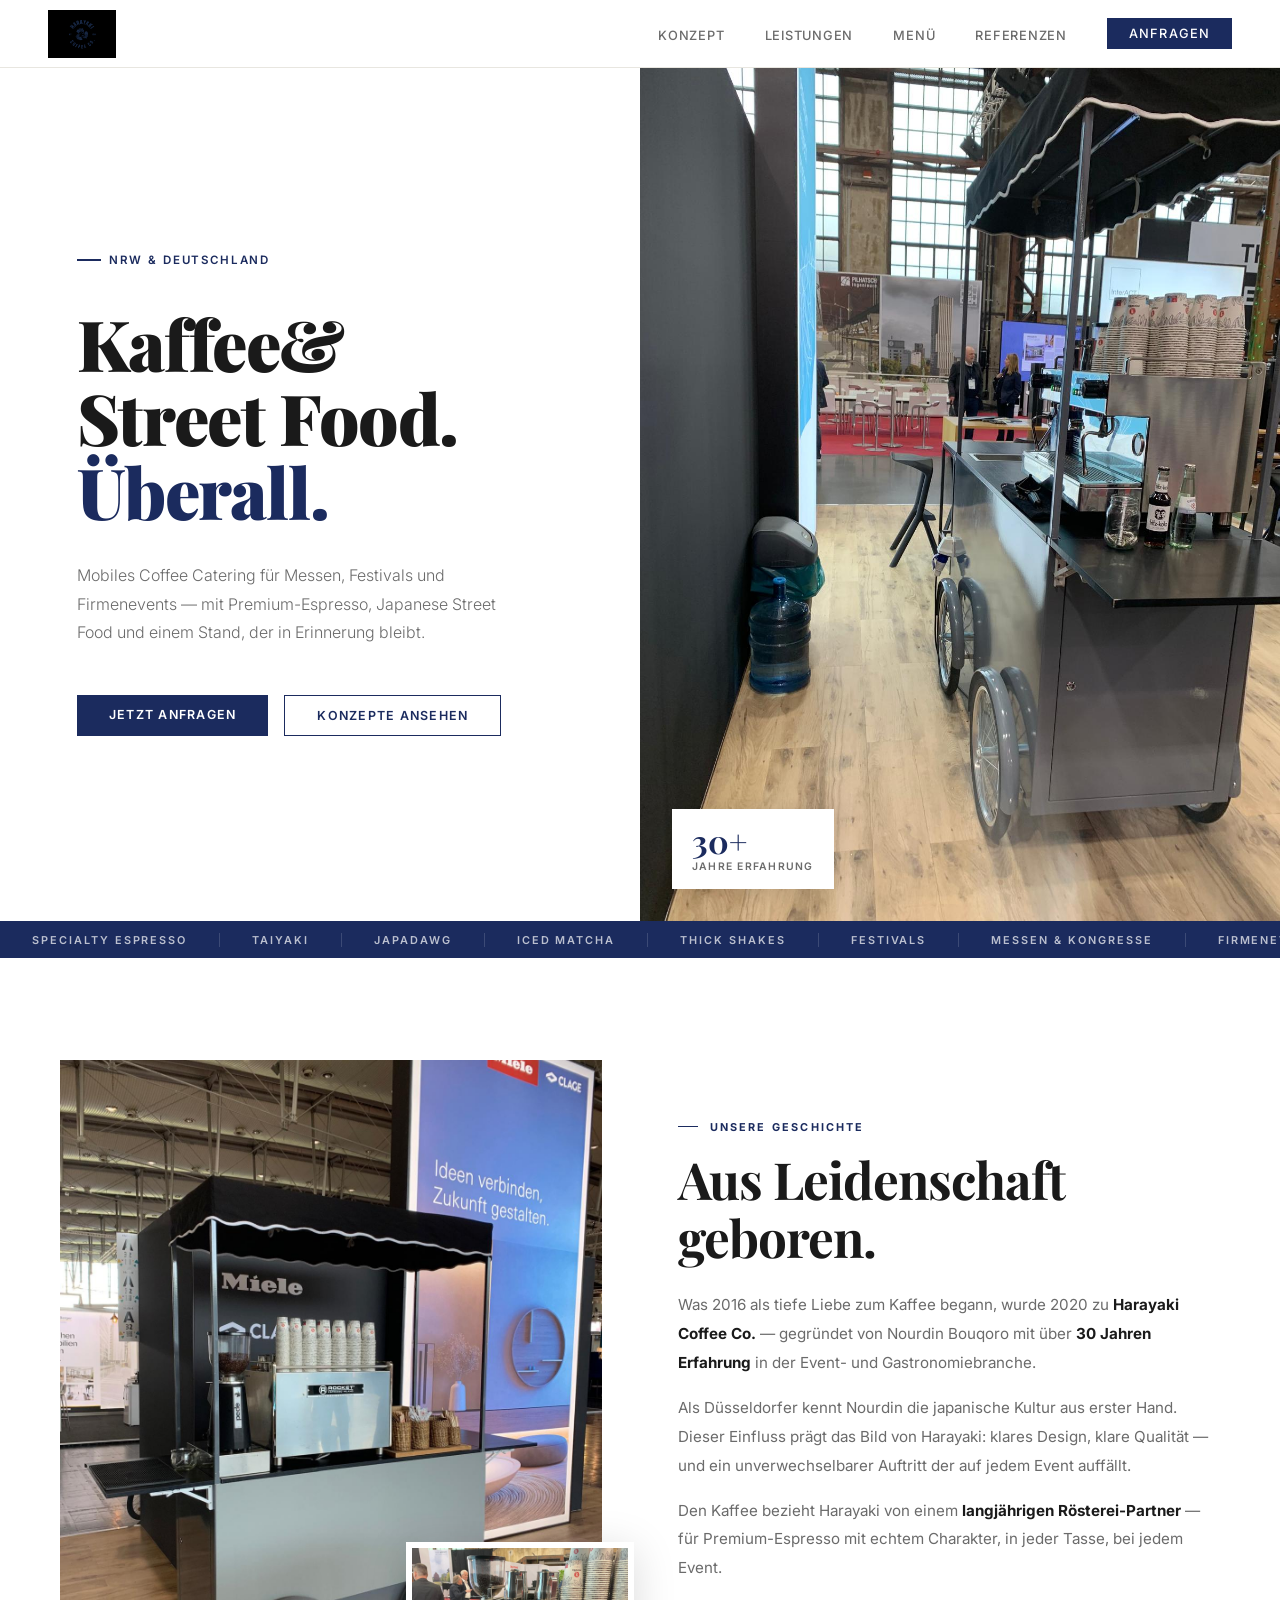
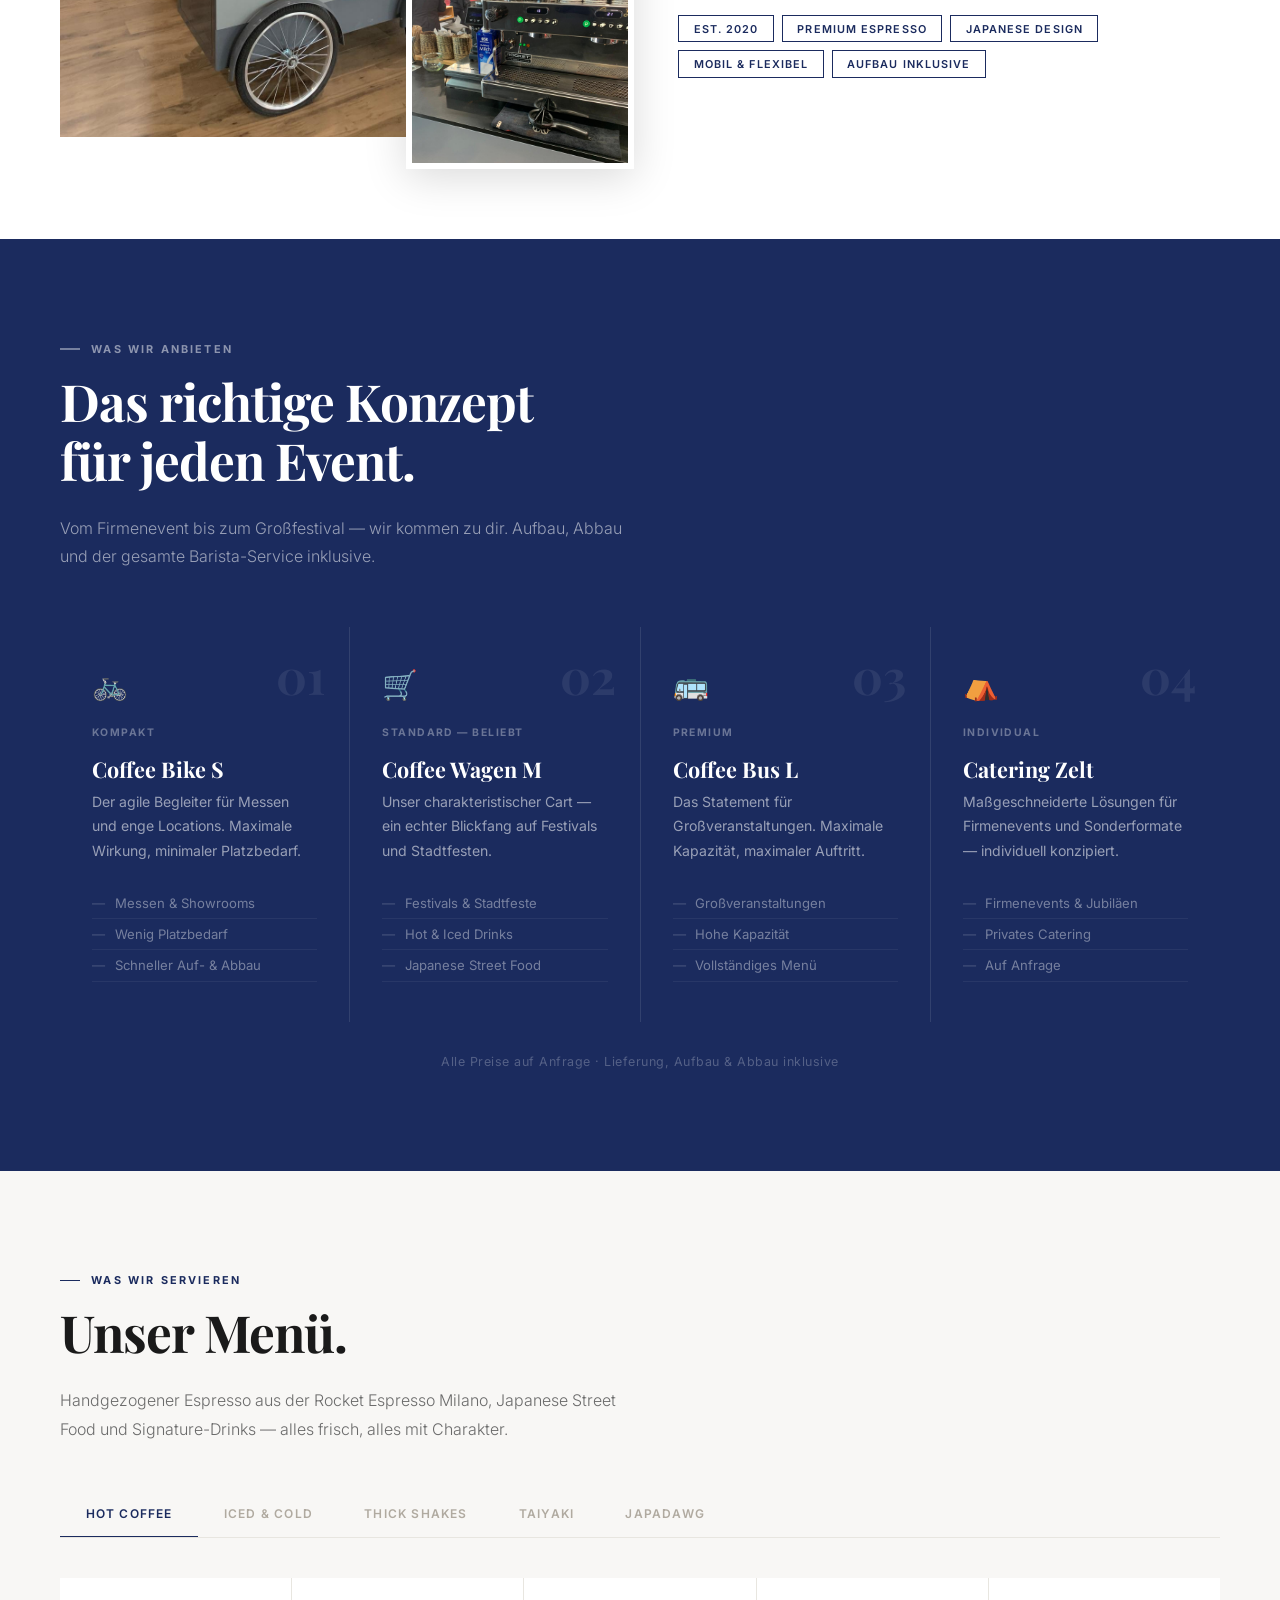
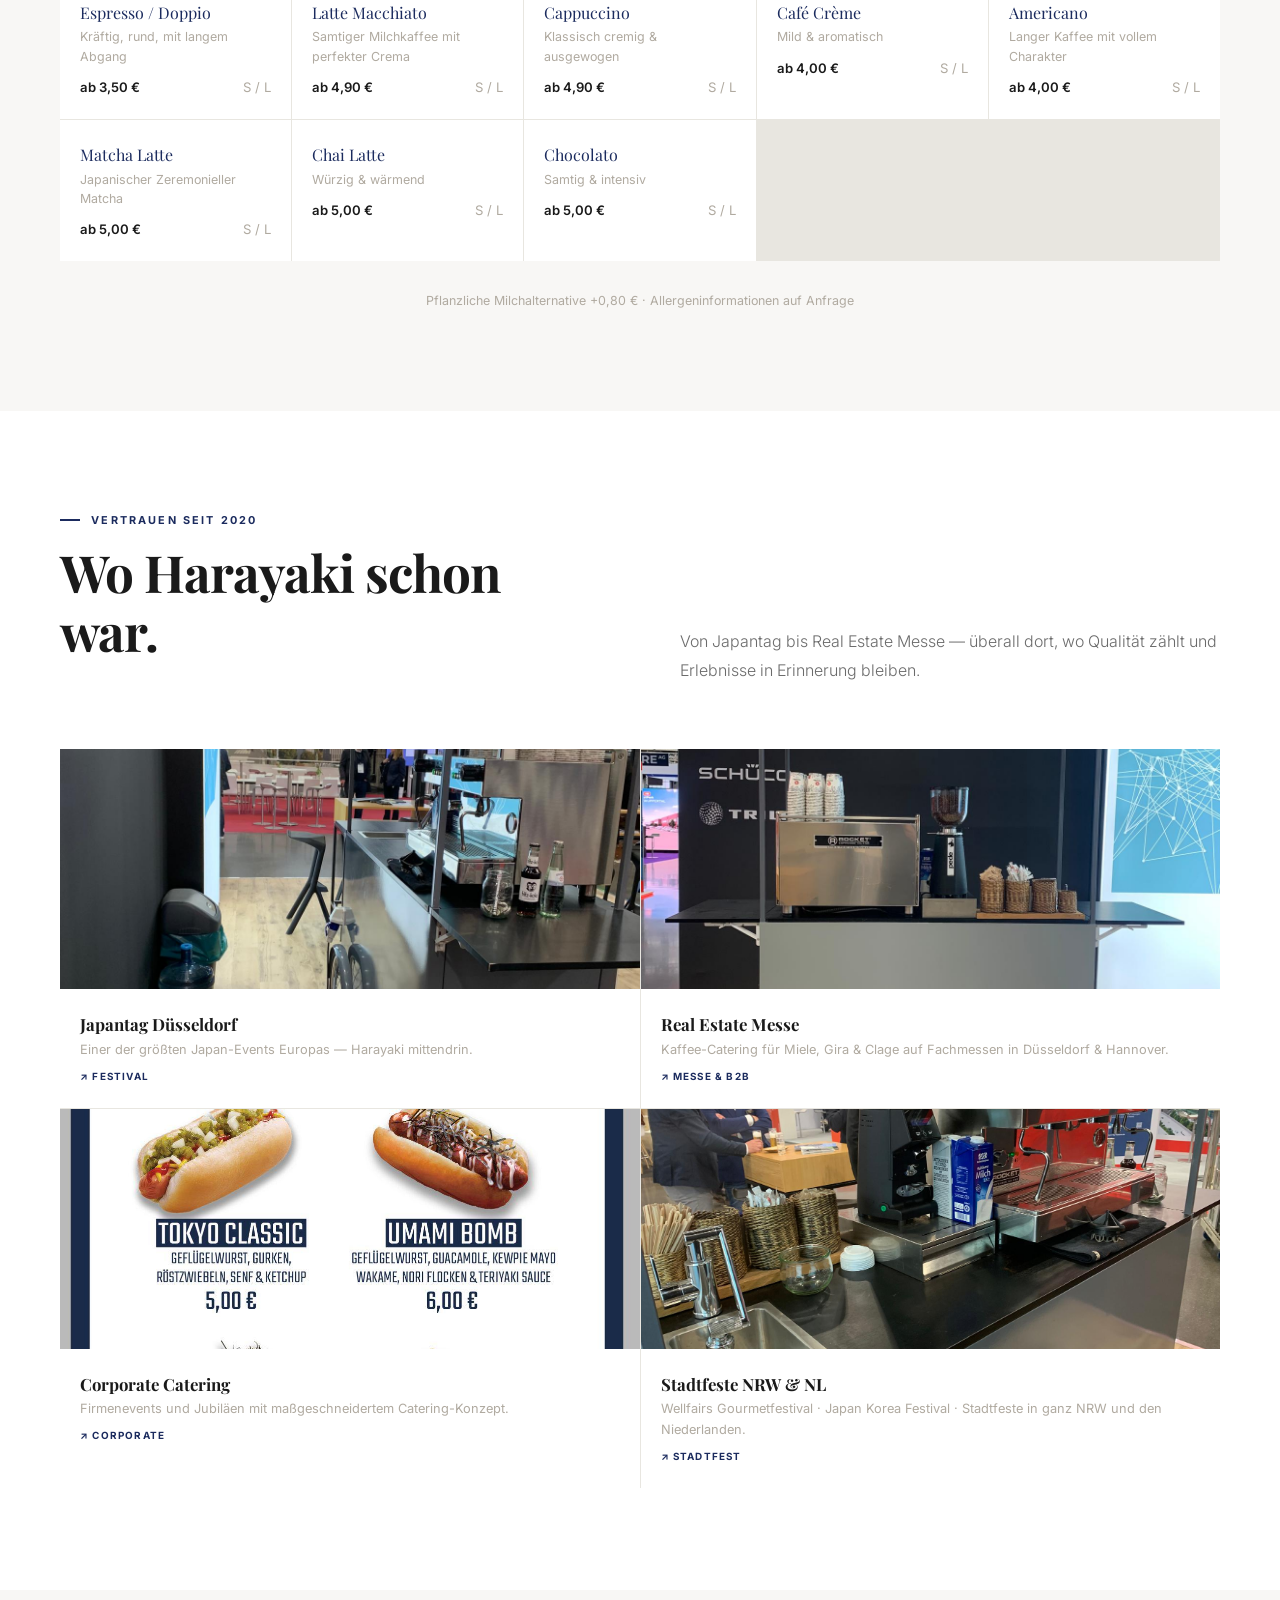
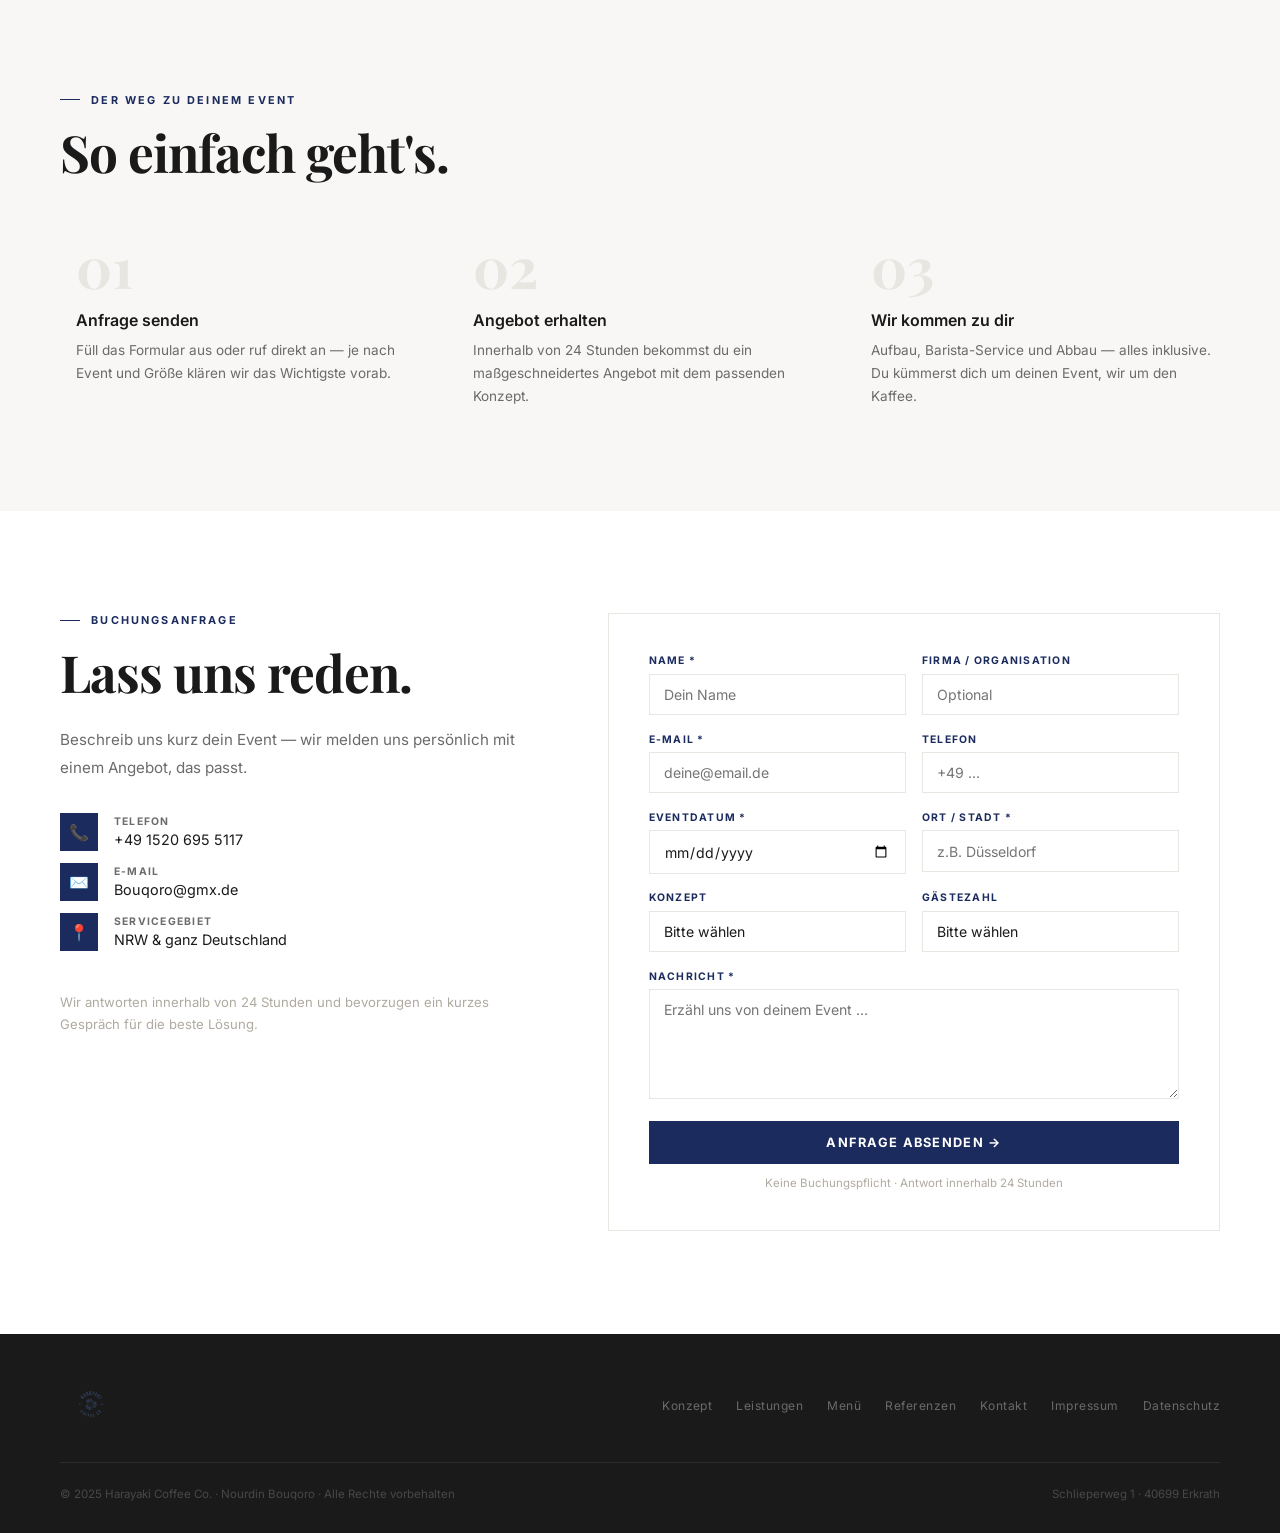
==== commit 3def35b1: "Update index.html" ====
--- a/index.html
+++ b/index.html
@@ -3,693 +3,986 @@
 <head>
 <meta charset="UTF-8">
 <meta name="viewport" content="width=device-width, initial-scale=1.0">
-<title>Harayaki Coffee Co.</title>
+<title>Harayaki Coffee Co. – Mobiles Kaffee Catering für Events & Messen</title>
+<meta name="description" content="Mobiles Premium-Kaffee-Catering für Festivals, Messen und Firmenevents in NRW & Deutschland. Specialty Espresso, Japanese Street Food. Jetzt anfragen.">
 <link rel="preconnect" href="https://fonts.googleapis.com">
-<link rel="preconnect" href="https://fonts.gstatic.com" crossorigin>
-<link href="https://fonts.googleapis.com/css2?family=Shippori+Mincho:wght@400;700&family=Cormorant+Garamond:ital,wght@0,300;1,300&family=Zen+Kaku+Gothic+Antique:wght@300;400&display=swap" rel="stylesheet">
+<link href="https://fonts.googleapis.com/css2?family=Playfair+Display:wght@400;700;900&family=Inter:wght@300;400;500;600&display=swap" rel="stylesheet">
 <style>
+*,*::before,*::after{box-sizing:border-box;margin:0;padding:0}
 :root{
-  --nd:#0d1526;--nm:#1e2f52;--nv:#1a2744;
-  --cr:#f4f0e8;--cd:#e8e2d6;
-  --gr:#7a8ba8;--gl:#c4d0e0;
-  --gd:#c8a96e;--wh:#faf8f4;
-  --fd:'Shippori Mincho',serif;
-  --fs:'Cormorant Garamond',serif;
-  --fn:'Zen Kaku Gothic Antique',sans-serif;
-  --ez:cubic-bezier(.16,1,.3,1);
-  --sp:clamp(4.5rem,9vw,9rem);
-  --pp:clamp(1.4rem,5.5vw,6.5rem);
-}
-*,*::before,*::after{margin:0;padding:0;box-sizing:border-box;}
-html{scroll-behavior:smooth;}
-body{background:var(--cr);color:var(--nv);font-family:var(--fn);font-weight:300;overflow-x:hidden;-webkit-font-smoothing:antialiased;}
-a{color:inherit;text-decoration:none;}
-button{font-family:var(--fn);}
-img,svg{display:block;max-width:100%;}
-
-/* grain */
-body::after{content:'';position:fixed;inset:0;opacity:.025;pointer-events:none;z-index:9999;
-background-image:url("data:image/svg+xml,%3Csvg viewBox='0 0 512 512' xmlns='http://www.w3.org/2000/svg'%3E%3Cfilter id='g'%3E%3CfeTurbulence type='fractalNoise' baseFrequency='0.9' numOctaves='4' stitchTiles='stitch'/%3E%3C/filter%3E%3Crect width='100%25' height='100%25' filter='url(%23g)'/%3E%3C/svg%3E");}
-
-/* cursor */
-@media(hover:hover){
-  body{cursor:none;}
-  #cr,#cr2{position:fixed;border-radius:50%;pointer-events:none;z-index:10000;transform:translate(-50%,-50%);}
-  #cr{width:8px;height:8px;background:var(--gd);transition:width .3s var(--ez),height .3s var(--ez);mix-blend-mode:multiply;}
-  #cr2{width:36px;height:36px;border:1px solid rgba(200,169,110,.4);transition:width .4s var(--ez),height .4s var(--ez),opacity .3s;}
-  body:has(a:hover) #cr,body:has(button:hover) #cr{width:16px;height:16px;}
-  body:has(a:hover) #cr2,body:has(button:hover) #cr2{width:52px;height:52px;opacity:.5;}
-}
-
-/* ── NAV ── */
-#nav{position:fixed;top:0;left:0;right:0;z-index:500;
+  --navy:#1B2B5E;
+  --navy-dark:#111d42;
+  --white:#ffffff;
+  --off:#f8f7f5;
+  --mid:#e8e6e0;
+  --text:#1a1a1a;
+  --muted:#6b6b6b;
+  --light:#b0aaa0;
+  --font-d:'Playfair Display',serif;
+  --font-b:'Inter',sans-serif;
+  --max:1160px;
+}
+html{scroll-behavior:smooth}
+body{font-family:var(--font-b);color:var(--text);background:var(--white);overflow-x:hidden;-webkit-font-smoothing:antialiased}
+
+/* ─── NAV ─── */
+nav{
+  position:fixed;inset:0 0 auto;z-index:900;
+  height:68px;padding:0 clamp(1.5rem,4vw,3rem);
   display:flex;align-items:center;justify-content:space-between;
-  padding:1.5rem var(--pp);transition:background .5s,padding .4s;}
-#nav.sc{background:rgba(13,21,38,.93);backdrop-filter:blur(18px);-webkit-backdrop-filter:blur(18px);padding-top:1rem;padding-bottom:1rem;}
-.nb{display:flex;flex-direction:column;gap:.1rem;}
-.nb-n{font-family:var(--fd);font-size:1rem;letter-spacing:.38em;color:var(--wh);text-transform:uppercase;line-height:1;}
-.nb-s{font-size:.56rem;letter-spacing:.28em;color:var(--gd);text-transform:uppercase;}
-.nl{display:flex;gap:2.5rem;list-style:none;}
-.nl a{font-size:.7rem;letter-spacing:.2em;text-transform:uppercase;color:rgba(250,248,244,.55);position:relative;transition:color .3s;}
-.nl a::after{content:'';position:absolute;left:0;bottom:-2px;width:0;height:1px;background:var(--gd);transition:width .35s var(--ez);}
-.nl a:hover{color:var(--wh);}
-.nl a:hover::after{width:100%;}
-/* burger */
-.bg{display:none;flex-direction:column;gap:5px;background:none;border:none;cursor:pointer;padding:.3rem;}
-.bg span{display:block;width:22px;height:1.5px;background:var(--wh);transition:transform .38s var(--ez),opacity .25s;}
-.bg.op span:nth-child(1){transform:translateY(6.5px) rotate(45deg);}
-.bg.op span:nth-child(2){opacity:0;transform:scaleX(0);}
-.bg.op span:nth-child(3){transform:translateY(-6.5px) rotate(-45deg);}
-/* mob overlay */
-#mob{position:fixed;inset:0;z-index:490;background:var(--nd);
-  display:flex;flex-direction:column;justify-content:center;align-items:center;
-  opacity:0;pointer-events:none;transition:opacity .38s;}
-#mob.op{opacity:1;pointer-events:all;}
-.ml{font-family:var(--fd);font-size:clamp(2rem,9vw,3.2rem);
-  color:rgba(250,248,244,.18);letter-spacing:.06em;
-  padding:.7rem 2rem;width:100%;text-align:center;
-  border-bottom:1px solid rgba(255,255,255,.05);
-  transition:color .3s,letter-spacing .4s var(--ez);}
-.ml:hover{color:var(--wh);letter-spacing:.1em;}
-.mf{position:absolute;bottom:2.5rem;font-family:var(--fs);font-style:italic;
-  font-size:.72rem;letter-spacing:.28em;color:var(--gd);text-transform:uppercase;}
-
-/* ── HERO ── */
-.hero{min-height:100svh;background:var(--nd);display:grid;grid-template-columns:1fr 1fr;position:relative;overflow:hidden;}
-#hcv{position:absolute;inset:0;width:100%;height:100%;z-index:0;}
-.hl{position:relative;z-index:2;padding:clamp(7rem,12vh,9rem) var(--pp) clamp(4rem,7vh,6rem);display:flex;flex-direction:column;justify-content:flex-end;}
-.he{display:flex;align-items:center;gap:.9rem;margin-bottom:2rem;opacity:0;animation:fu 1s .2s var(--ez) forwards;}
-.he-line{width:34px;height:1px;background:var(--gd);}
-.he-txt{font-family:var(--fs);font-style:italic;font-size:.82rem;letter-spacing:.22em;color:var(--gd);text-transform:uppercase;}
-.ht{font-family:var(--fd);font-weight:700;font-size:clamp(3.8rem,7vw,7.5rem);
-  color:var(--wh);line-height:.96;letter-spacing:-.01em;margin-bottom:1.5rem;
-  opacity:0;animation:fu 1.1s .35s var(--ez) forwards;}
-.ht em{display:block;font-style:normal;font-size:.38em;font-weight:300;letter-spacing:.42em;color:var(--gl);font-family:var(--fn);margin-top:.55rem;}
-.hd{font-size:clamp(.88rem,1.4vw,.97rem);line-height:2;color:var(--gl);max-width:400px;margin-bottom:2.8rem;opacity:0;animation:fu 1s .52s var(--ez) forwards;}
-.hb{display:flex;align-items:center;gap:1.5rem;flex-wrap:wrap;opacity:0;animation:fu 1s .68s var(--ez) forwards;}
-/* btns */
-.btn{display:inline-flex;align-items:center;justify-content:center;
-  font-size:.72rem;letter-spacing:.2em;text-transform:uppercase;
-  padding:1rem 2.4rem;position:relative;overflow:hidden;transition:color .35s;}
-.btn i{position:relative;z-index:1;font-style:normal;}
-.btn::before{content:'';position:absolute;inset:0;transform:translateX(-101%);transition:transform .45s var(--ez);}
-.btn:hover::before{transform:translateX(0);}
-.bs{background:var(--wh);color:var(--nd);}
-.bs::before{background:var(--gd);}
-.bs:hover{color:var(--wh);}
-.bg2{background:transparent;color:rgba(250,248,244,.75);border:1px solid rgba(255,255,255,.18);}
-.bg2::before{background:rgba(255,255,255,.07);}
-.bg2:hover{color:var(--wh);border-color:rgba(255,255,255,.4);}
-/* hero right */
-.hr{position:relative;z-index:2;display:flex;align-items:center;justify-content:center;padding:3rem;opacity:0;animation:fi 1.5s .9s var(--ez) forwards;}
-.hcw{position:relative;width:min(310px,38vw);}
-#scv{position:absolute;bottom:78px;left:50%;transform:translateX(-50%);width:310px;height:270px;pointer-events:none;}
-.hcup{width:100%;filter:drop-shadow(0 28px 70px rgba(0,0,0,.65));}
-/* scroll hint */
-.hsc{position:absolute;bottom:2.5rem;left:50%;transform:translateX(-50%);
-  display:flex;flex-direction:column;align-items:center;gap:.6rem;z-index:2;
-  opacity:0;animation:fi 1s 1.8s forwards;}
-.hsc span{font-size:.58rem;letter-spacing:.38em;text-transform:uppercase;color:rgba(250,248,244,.22);}
-.sline{width:1px;height:52px;background:linear-gradient(to bottom,rgba(200,169,110,.5),transparent);animation:sp 2.4s ease-in-out infinite;}
-
-/* ── MARQUEE ── */
-.mq{background:var(--nm);border-top:1px solid rgba(255,255,255,.06);border-bottom:1px solid rgba(255,255,255,.06);overflow:hidden;white-space:nowrap;padding:.9rem 0;}
-.mq-tr{display:inline-flex;animation:mq 30s linear infinite;}
-.mq-it{display:inline-flex;align-items:center;gap:1.3rem;padding:0 2rem;font-size:.66rem;letter-spacing:.26em;text-transform:uppercase;color:var(--gl);}
-.mq-dot{width:4px;height:4px;background:var(--gd);border-radius:50%;flex-shrink:0;}
-
-/* ── SHARED ── */
-.sl{display:flex;align-items:center;gap:.9rem;margin-bottom:1.3rem;}
-.sl-line{width:30px;height:1px;background:var(--gd);flex-shrink:0;}
-.sl-txt{font-family:var(--fs);font-style:italic;font-size:.75rem;letter-spacing:.26em;color:var(--gd);text-transform:uppercase;}
-.st{font-family:var(--fd);font-weight:700;font-size:clamp(2rem,4.2vw,3.8rem);line-height:1.08;letter-spacing:-.01em;margin-bottom:1.8rem;}
-.st.dk{color:var(--nd);}
-.st.lt{color:var(--wh);}
-.divider{height:1px;background:linear-gradient(to right,transparent,var(--cd),transparent);margin:0 var(--pp);}
-
-/* ── VISION ── */
-.vis{background:var(--cr);padding:var(--sp) var(--pp);display:grid;grid-template-columns:1fr 1.05fr;gap:clamp(3rem,6vw,7rem);align-items:center;}
-.vb{font-size:.94rem;line-height:2.1;color:#4a5878;}
-.vb p+p{margin-top:1.3rem;}
-.vc{background:var(--nd);padding:clamp(2.5rem,4vw,4rem);position:relative;overflow:hidden;}
-.vc::before{content:'';position:absolute;inset:0;
-background-image:url("data:image/svg+xml,%3Csvg xmlns='http://www.w3.org/2000/svg' width='60' height='60'%3E%3Cpath d='M0 30 Q15 15 30 30 Q45 45 60 30' fill='none' stroke='rgba(255,255,255,0.035)' stroke-width='1'/%3E%3C/svg%3E");}
-.vc-bar{position:absolute;top:0;left:0;width:3px;height:100%;background:linear-gradient(to bottom,var(--gd),transparent);}
-.vqm{display:block;font-size:4rem;color:var(--gd);opacity:.28;line-height:.55;margin-bottom:.9rem;font-family:var(--fs);}
-.vq{font-family:var(--fs);font-style:italic;font-size:clamp(1.2rem,2.1vw,1.7rem);font-weight:300;color:var(--wh);line-height:1.65;margin-bottom:1.8rem;position:relative;z-index:1;}
-.vs{font-size:.65rem;letter-spacing:.26em;text-transform:uppercase;color:var(--gl);position:relative;z-index:1;}
-
-/* ── PILLARS ── */
-.pils{background:var(--wh);padding:var(--sp) var(--pp);}
-.ph{display:grid;grid-template-columns:1fr 1fr;gap:2rem;align-items:end;margin-bottom:clamp(2.5rem,5vw,5rem);}
-.ph-r{font-size:.88rem;line-height:1.9;color:var(--gr);max-width:340px;justify-self:end;align-self:end;}
-.pg{display:grid;grid-template-columns:repeat(3,1fr);gap:2px;background:var(--cd);}
-.pil{background:var(--wh);padding:clamp(2rem,3.5vw,3.2rem) clamp(1.5rem,2.5vw,2.2rem);
-  position:relative;overflow:hidden;transition:background .45s var(--ez),transform .35s var(--ez);cursor:default;}
-.pil::after{content:attr(data-n);position:absolute;top:-1rem;right:.8rem;
-  font-family:var(--fs);font-size:5.5rem;color:var(--cd);line-height:1;transition:color .45s;pointer-events:none;}
-.pil:hover{background:var(--nd);transform:translateY(-4px);}
-.pil:hover::after{color:rgba(255,255,255,.04);}
-.pi{width:40px;height:40px;margin-bottom:1.8rem;stroke:var(--nv);fill:none;stroke-width:1.4;transition:stroke .45s;}
-.pil:hover .pi{stroke:var(--gd);}
-.pt{font-family:var(--fd);font-size:1.1rem;font-weight:700;color:var(--nd);margin-bottom:.8rem;letter-spacing:.03em;transition:color .45s;}
-.pil:hover .pt{color:var(--wh);}
-.px{font-size:.86rem;line-height:1.9;color:#6a7a99;transition:color .45s;}
-.pil:hover .px{color:var(--gl);}
-
-/* ── MENU ── */
-.ms{background:var(--nd);padding:var(--sp) var(--pp);position:relative;overflow:hidden;}
-.ms::before{content:'';position:absolute;inset:0;
-background-image:url("data:image/svg+xml,%3Csvg xmlns='http://www.w3.org/2000/svg' width='80' height='80'%3E%3Cpath d='M0 40 Q20 20 40 40 Q60 60 80 40' fill='none' stroke='rgba(255,255,255,0.022)' stroke-width='1'/%3E%3Cpath d='M0 70 Q20 50 40 70 Q60 90 80 70' fill='none' stroke='rgba(255,255,255,0.022)' stroke-width='1'/%3E%3C/svg%3E");}
-.mt{position:relative;z-index:1;display:flex;justify-content:space-between;align-items:flex-end;flex-wrap:wrap;gap:2rem;margin-bottom:clamp(2.5rem,5vw,5rem);}
-.mtabs{display:flex;border:1px solid rgba(255,255,255,.12);}
-.tab{padding:.65rem 1.4rem;font-size:.67rem;letter-spacing:.18em;text-transform:uppercase;
-  color:var(--gl);background:transparent;border:none;border-right:1px solid rgba(255,255,255,.12);
-  cursor:pointer;transition:background .3s,color .3s;}
-.tab:last-child{border-right:none;}
-.tab.on{background:var(--gd);color:var(--nd);}
-.tab:hover:not(.on){background:rgba(255,255,255,.06);color:var(--wh);}
-.pan{display:none;position:relative;z-index:1;}
-.pan.on{display:block;}
-.mg{display:grid;grid-template-columns:1fr 1fr;gap:0 clamp(2.5rem,5vw,6rem);}
-.mc{font-size:.6rem;letter-spacing:.4em;text-transform:uppercase;color:var(--gd);
-  padding-bottom:.85rem;border-bottom:1px solid rgba(255,255,255,.08);margin-bottom:.4rem;}
-.mr{display:flex;align-items:center;gap:.75rem;padding:1.1rem 0;
-  border-bottom:1px solid rgba(255,255,255,.055);transition:padding-left .3s var(--ez);}
-.mr:hover{padding-left:.55rem;}
-.mi{flex:1;min-width:0;}
-.mn{font-family:var(--fd);font-size:.95rem;color:var(--wh);letter-spacing:.02em;margin-bottom:.16rem;}
-.msub{font-size:.69rem;color:var(--gl);letter-spacing:.03em;}
-.md{flex:1;height:1px;align-self:center;min-width:.5rem;
-  background:repeating-linear-gradient(to right,rgba(255,255,255,.1) 0,rgba(255,255,255,.1) 3px,transparent 3px,transparent 8px);}
-.mp{font-family:var(--fs);font-size:1rem;color:var(--gd);white-space:nowrap;}
-.mps{font-size:.69rem;color:var(--gl);margin-right:.2rem;}
-.mft{position:relative;z-index:1;font-size:.67rem;color:var(--gl);letter-spacing:.1em;
-  margin-top:2.5rem;padding-top:1.3rem;border-top:1px solid rgba(255,255,255,.07);}
-
-/* ── EVENTS ── */
-.ev{background:var(--cr);padding:var(--sp) var(--pp);display:grid;grid-template-columns:1.1fr 1fr;gap:clamp(3rem,6vw,7rem);align-items:center;}
-.evv{position:relative;aspect-ratio:4/5;overflow:hidden;background:var(--nd);}
-#ecv{position:absolute;inset:0;width:100%;height:100%;display:block;}
-.evb{position:absolute;bottom:0;left:0;right:0;
-  background:rgba(200,169,110,.1);backdrop-filter:blur(10px);-webkit-backdrop-filter:blur(10px);
-  border-top:1px solid rgba(200,169,110,.2);padding:1.4rem 2rem;z-index:2;}
-.evbt{font-family:var(--fd);color:var(--wh);font-size:.9rem;margin-bottom:.2rem;}
-.evbs{font-size:.65rem;color:var(--gd);letter-spacing:.14em;text-transform:uppercase;}
-.ebd{font-size:.9rem;line-height:2;color:#4a5878;margin-bottom:2.5rem;}
-.el{display:flex;flex-direction:column;}
-.er{display:flex;justify-content:space-between;align-items:center;
-  padding:1.4rem 0;border-bottom:1px solid var(--cd);
-  transition:padding-left .3s var(--ez),border-color .3s;cursor:default;}
-.er:hover{padding-left:.5rem;border-color:var(--gd);}
-.etag{font-size:.6rem;letter-spacing:.2em;color:var(--gd);text-transform:uppercase;margin-bottom:.28rem;}
-.en{font-family:var(--fd);font-size:.96rem;color:var(--nd);}
-.ea{font-size:1rem;color:var(--gr);transition:transform .3s,color .3s;}
-.er:hover .ea{transform:translateX(5px);color:var(--gd);}
-
-/* ── CONTACT ── */
-.cs{background:var(--nd);padding:var(--sp) var(--pp);text-align:center;position:relative;overflow:hidden;}
-.cs::before{content:'';position:absolute;inset:0;background:radial-gradient(ellipse 70% 60% at 50% 55%,rgba(30,47,82,.65) 0%,transparent 100%);}
-.cs::after{content:'';position:absolute;inset:0;
-background-image:url("data:image/svg+xml,%3Csvg xmlns='http://www.w3.org/2000/svg' width='60' height='60'%3E%3Cpath d='M0 30 Q15 15 30 30 Q45 45 60 30' fill='none' stroke='rgba(255,255,255,0.02)' stroke-width='1'/%3E%3C/svg%3E");}
-.ci{position:relative;z-index:1;max-width:640px;margin:0 auto;}
-.cs .sl{justify-content:center;margin-bottom:2rem;}
-.ct{font-family:var(--fd);font-weight:700;font-size:clamp(2.5rem,7vw,5.2rem);color:var(--wh);line-height:1.02;margin-bottom:1.5rem;}
-.csub{font-size:.75rem;letter-spacing:.24em;text-transform:uppercase;color:var(--gl);margin-bottom:3rem;}
-.cem{display:inline-block;font-family:var(--fs);font-style:italic;font-size:clamp(1.25rem,2.8vw,1.9rem);
-  color:var(--gd);border-bottom:1px solid rgba(200,169,110,.35);padding-bottom:.4rem;
-  margin-bottom:3.5rem;transition:color .3s,border-color .3s;}
-.cem:hover{color:var(--wh);border-color:rgba(255,255,255,.4);}
-.csoc{display:flex;justify-content:center;gap:2.5rem;flex-wrap:wrap;}
-.csl{font-size:.66rem;letter-spacing:.26em;text-transform:uppercase;color:var(--gl);
-  position:relative;transition:color .3s;}
-.csl::after{content:'';position:absolute;left:0;bottom:-2px;width:0;height:1px;background:var(--gd);transition:width .35s var(--ez);}
-.csl:hover{color:var(--wh);}
-.csl:hover::after{width:100%;}
-
-/* ── FOOTER ── */
-footer{background:var(--nd);border-top:1px solid rgba(255,255,255,.06);
-  padding:2.2rem var(--pp);display:flex;align-items:center;justify-content:space-between;gap:2rem;flex-wrap:wrap;}
-.fb{font-family:var(--fd);font-size:.82rem;letter-spacing:.32em;color:rgba(255,255,255,.3);text-transform:uppercase;}
-.fc{font-size:.65rem;color:rgba(255,255,255,.2);letter-spacing:.1em;text-align:center;line-height:1.8;}
-.fi{font-size:.63rem;color:rgba(255,255,255,.2);text-align:right;line-height:1.85;}
-.fi strong{color:rgba(255,255,255,.32);font-weight:400;}
-
-/* ── REVEAL ── */
-.rv{opacity:1;transform:none;}
-.jr .rv{opacity:0;transform:translateY(26px);transition:opacity .9s var(--ez),transform .9s var(--ez);}
-.jr .rv.lft{transform:translateX(-26px);}
-.jr .rv.rgt{transform:translateX(26px);}
-.jr .rv.in{opacity:1;transform:none;}
-
-/* ── KEYFRAMES ── */
-@keyframes fu{from{opacity:0;transform:translateY(20px)}to{opacity:1;transform:translateY(0)}}
-@keyframes fi{from{opacity:0}to{opacity:1}}
-@keyframes sp{0%,100%{opacity:.4;transform:scaleY(1)}50%{opacity:1;transform:scaleY(1.18)}}
-@keyframes mq{from{transform:translateX(0)}to{transform:translateX(-50%)}}
-
-/* ── TABLET ≤1100 ── */
-@media(max-width:1100px){
-  .hero{grid-template-columns:1fr;}
-  .hr{display:none;}
-  .hl{justify-content:flex-end;padding-top:clamp(7rem,14vh,10rem);}
-  .ht{font-size:clamp(3.2rem,11vw,5.5rem);}
-  .hsc{display:none;}
-  .vis{grid-template-columns:1fr;}
-  .ph{grid-template-columns:1fr;}
-  .ph-r{justify-self:start;}
-  .pg{grid-template-columns:1fr 1fr;}
-  .ev{grid-template-columns:1fr;}
-  .evv{aspect-ratio:16/7;}
-}
-
-/* ── MOBILE ≤768 ── */
-@media(max-width:768px){
-  :root{--pp:1.4rem;--sp:4rem;}
-  /* nav */
-  .nl{display:none;}
-  .bg{display:flex;}
-  /* hero */
-  .hero{min-height:100svh;}
-  .hl{padding:6rem 1.4rem 3.5rem;justify-content:flex-end;}
-  .ht{font-size:clamp(2.8rem,13vw,4.2rem);}
-  .ht em{letter-spacing:.28em;}
-  .hd{font-size:.86rem;margin-bottom:2.2rem;}
-  .hb{flex-direction:column;align-items:stretch;gap:.9rem;}
-  .btn{padding:.92rem 1.8rem;font-size:.7rem;}
-  /* vision */
-  .vis{grid-template-columns:1fr;}
-  .vc{padding:2rem 1.6rem;}
-  .vq{font-size:1.15rem;}
-  /* pillars */
-  .ph{gap:1.2rem;margin-bottom:2.5rem;}
-  .pg{grid-template-columns:1fr;}
-  .pil::after{font-size:4rem;}
-  /* menu */
-  .mt{flex-direction:column;align-items:flex-start;gap:1.4rem;}
-  .mtabs{width:100%;overflow-x:auto;}
-  .mg{grid-template-columns:1fr;}
-  .mn{font-size:.9rem;}
-  /* events */
-  .ev{grid-template-columns:1fr;}
-  .evv{aspect-ratio:3/2;}
-  /* contact */
-  .ct{font-size:clamp(2.2rem,11vw,3.5rem);}
-  .cem{font-size:1.2rem;word-break:break-all;margin-bottom:3rem;}
-  .csub{margin-bottom:2.5rem;}
-  .csoc{gap:1.8rem;}
-  /* footer */
-  footer{flex-direction:column;text-align:center;gap:1rem;padding:2rem 1.4rem;}
-  .fi{text-align:center;}
-  .divider{margin:0 1.4rem;}
-}
-@media(max-width:400px){
-  .ht{font-size:2.55rem;}
-  .st,.s{font-size:1.75rem;}
+  background:rgba(255,255,255,.97);
+  border-bottom:1px solid var(--mid);
+  transition:box-shadow .3s;
+}
+nav.scrolled{box-shadow:0 2px 24px rgba(0,0,0,.06)}
+.nav-logo img{height:48px;width:auto;display:block;mix-blend-mode:multiply}
+.nav-links{display:flex;align-items:center;gap:2.5rem;list-style:none}
+.nav-links a{
+  font-size:.8rem;font-weight:500;letter-spacing:.06em;text-transform:uppercase;
+  color:var(--muted);text-decoration:none;transition:color .18s;
+}
+.nav-links a:hover{color:var(--navy)}
+.nav-cta{
+  background:var(--navy);color:var(--white)!important;
+  padding:.5rem 1.4rem!important;
+  letter-spacing:.08em!important;
+}
+.nav-cta:hover{background:var(--navy-dark)!important;color:var(--white)!important}
+.ham{display:none;flex-direction:column;gap:5px;cursor:pointer;padding:6px;border:none;background:none}
+.ham span{display:block;width:22px;height:1.5px;background:var(--navy);transition:all .3s;transform-origin:center}
+.ham.open span:nth-child(1){transform:translateY(6.5px) rotate(45deg)}
+.ham.open span:nth-child(2){opacity:0}
+.ham.open span:nth-child(3){transform:translateY(-6.5px) rotate(-45deg)}
+.mob-nav{
+  display:none;position:fixed;inset:68px 0 0;z-index:800;
+  background:var(--white);padding:2.5rem 2rem;
+  flex-direction:column;gap:0;
+  border-top:1px solid var(--mid);
+  overflow-y:auto;
+}
+.mob-nav.open{display:flex}
+.mob-nav a{
+  color:var(--text);text-decoration:none;font-size:1.4rem;font-weight:300;
+  padding:1.1rem 0;border-bottom:1px solid var(--mid);
+  letter-spacing:-.01em;
+}
+.mob-nav .mob-cta{
+  margin-top:1.5rem;background:var(--navy);color:var(--white);
+  text-align:center;padding:1rem;font-size:.9rem;font-weight:600;
+  letter-spacing:.06em;text-transform:uppercase;border:none;
+}
+
+/* ─── HERO ─── */
+.hero{
+  padding-top:68px;min-height:100vh;
+  display:grid;grid-template-columns:1fr 1fr;
+  align-items:stretch;
+}
+.hero-left{
+  padding:clamp(3rem,8vw,7rem) clamp(1.5rem,4vw,3rem) clamp(3rem,8vw,7rem) clamp(1.5rem,6vw,6rem);
+  display:flex;flex-direction:column;justify-content:center;
+  background:var(--white);
+}
+.hero-tag{
+  display:inline-flex;align-items:center;gap:.5rem;
+  font-size:.72rem;font-weight:600;letter-spacing:.16em;text-transform:uppercase;
+  color:var(--navy);margin-bottom:2.5rem;
+}
+.hero-tag::before{
+  content:'';display:inline-block;width:24px;height:1.5px;background:var(--navy);
+}
+.hero h1{
+  font-family:var(--font-d);
+  font-size:clamp(3rem,5.5vw,5.2rem);
+  font-weight:900;line-height:1.05;
+  letter-spacing:-.02em;
+  color:var(--text);
+  margin-bottom:2rem;
+}
+.hero h1 .accent{color:var(--navy)}
+.hero-sub{
+  font-size:1rem;font-weight:300;color:var(--muted);
+  line-height:1.8;max-width:440px;
+  margin-bottom:3rem;
+}
+.hero-actions{display:flex;flex-wrap:wrap;gap:1rem}
+.btn{
+  display:inline-block;text-decoration:none;
+  font-size:.78rem;font-weight:600;letter-spacing:.1em;text-transform:uppercase;
+  padding:.75rem 2rem;transition:all .2s;cursor:pointer;border:none;font-family:var(--font-b);
+}
+.btn-navy{background:var(--navy);color:var(--white)}
+.btn-navy:hover{background:var(--navy-dark)}
+.btn-outline{background:transparent;color:var(--navy);border:1.5px solid var(--navy)}
+.btn-outline:hover{background:var(--navy);color:var(--white)}
+.hero-right{
+  position:relative;overflow:hidden;
+  background:#e0ddd8;
+}
+.hero-right img{
+  width:100%;height:100%;object-fit:cover;
+  display:block;
+}
+.hero-badge{
+  position:absolute;bottom:2rem;left:2rem;
+  background:var(--white);padding:1rem 1.25rem;
+  box-shadow:0 4px 24px rgba(0,0,0,.12);
+}
+.hero-badge-num{font-family:var(--font-d);font-size:2rem;font-weight:700;color:var(--navy);line-height:1}
+.hero-badge-txt{font-size:.65rem;font-weight:600;letter-spacing:.12em;text-transform:uppercase;color:var(--muted);margin-top:.2rem}
+
+/* ─── TICKER ─── */
+.ticker{
+  background:var(--navy);padding:.7rem 0;overflow:hidden;
+}
+.ticker-inner{
+  display:flex;white-space:nowrap;
+  animation:tick 28s linear infinite;
+}
+.ticker-inner span{
+  font-size:.68rem;font-weight:600;letter-spacing:.18em;text-transform:uppercase;
+  color:rgba(255,255,255,.7);padding:0 2rem;
+  border-right:1px solid rgba(255,255,255,.15);
+}
+@keyframes tick{from{transform:translateX(0)}to{transform:translateX(-50%)}}
+
+/* ─── GENERIC SECTION ─── */
+.section{padding:clamp(4rem,8vw,7rem) clamp(1.5rem,4vw,3rem)}
+.section-inner{max-width:var(--max);margin:0 auto}
+.eyebrow{
+  font-size:.68rem;font-weight:700;letter-spacing:.2em;text-transform:uppercase;
+  color:var(--navy);margin-bottom:1rem;
+  display:flex;align-items:center;gap:.7rem;
+}
+.eyebrow::before{content:'';display:inline-block;width:20px;height:1.5px;background:var(--navy)}
+h2{
+  font-family:var(--font-d);font-size:clamp(2.2rem,4vw,3.6rem);
+  font-weight:700;line-height:1.15;letter-spacing:-.02em;
+  margin-bottom:1.5rem;
+}
+.lead{font-size:1rem;font-weight:300;color:var(--muted);line-height:1.8;max-width:580px}
+
+/* ─── SPLIT SECTION (Über uns) ─── */
+.split{display:grid;grid-template-columns:1fr 1fr;gap:clamp(3rem,6vw,6rem);align-items:center}
+.split-imgs{position:relative}
+.split-img-main{width:100%;aspect-ratio:4/5;object-fit:cover;display:block}
+.split-img-float{
+  position:absolute;bottom:-2rem;right:-2rem;
+  width:42%;aspect-ratio:1;object-fit:cover;
+  border:6px solid var(--white);
+  box-shadow:0 8px 40px rgba(0,0,0,.15);
+}
+.split-text{}
+.split-text p{font-size:.95rem;color:var(--muted);line-height:1.9;margin-bottom:1rem}
+.split-text p strong{color:var(--text)}
+.tags{display:flex;flex-wrap:wrap;gap:.5rem;margin-top:2rem}
+.tag{
+  font-size:.68rem;font-weight:600;letter-spacing:.1em;text-transform:uppercase;
+  color:var(--navy);border:1px solid var(--navy);padding:.35rem .9rem;
+}
+
+/* ─── LEISTUNGEN ─── */
+.leistungen-bg{background:var(--navy)}
+.leistungen-bg h2{color:var(--white)}
+.leistungen-bg .eyebrow{color:rgba(255,255,255,.5)}
+.leistungen-bg .eyebrow::before{background:rgba(255,255,255,.4)}
+.leistungen-bg .lead{color:rgba(255,255,255,.55)}
+.cards-grid{
+  display:grid;grid-template-columns:repeat(auto-fit,minmax(240px,1fr));
+  gap:1px;background:rgba(255,255,255,.1);
+  margin-top:3.5rem;
+}
+.card{
+  background:var(--navy);
+  padding:2.5rem 2rem;
+  transition:background .25s;
+  position:relative;
+}
+.card:hover{background:rgba(255,255,255,.05)}
+.card-num{
+  font-family:var(--font-d);font-size:3rem;font-weight:700;
+  color:rgba(255,255,255,.08);
+  position:absolute;top:1.5rem;right:1.5rem;
+  line-height:1;pointer-events:none;
+}
+.card-icon{font-size:1.8rem;margin-bottom:1.5rem}
+.card h3{
+  font-family:var(--font-d);font-size:1.35rem;
+  color:var(--white);margin-bottom:.4rem;
+}
+.card-label{font-size:.65rem;font-weight:700;letter-spacing:.14em;text-transform:uppercase;color:rgba(255,255,255,.35);margin-bottom:1rem}
+.card p{font-size:.88rem;color:rgba(255,255,255,.55);line-height:1.75}
+.card-list{list-style:none;margin-top:1.5rem}
+.card-list li{
+  font-size:.82rem;color:rgba(255,255,255,.4);
+  padding:.45rem 0;border-bottom:1px solid rgba(255,255,255,.06);
+  display:flex;align-items:center;gap:.6rem;
+}
+.card-list li::before{content:'—';color:rgba(255,255,255,.2)}
+.card-note{
+  text-align:center;color:rgba(255,255,255,.25);
+  font-size:.78rem;margin-top:2rem;letter-spacing:.04em;
+}
+
+/* ─── MENÜ ─── */
+.menu-bg{background:var(--off)}
+.menu-tabs{
+  display:flex;gap:0;
+  border-bottom:1px solid var(--mid);
+  margin:3rem 0 2.5rem;
+  overflow-x:auto;-webkit-overflow-scrolling:touch;
+}
+.menu-tab{
+  background:none;border:none;cursor:pointer;
+  font-family:var(--font-b);font-size:.75rem;font-weight:600;
+  letter-spacing:.1em;text-transform:uppercase;
+  color:var(--light);
+  padding:.9rem 1.6rem;
+  border-bottom:2px solid transparent;margin-bottom:-1px;
+  white-space:nowrap;transition:all .2s;
+}
+.menu-tab.active{color:var(--navy);border-bottom-color:var(--navy)}
+.menu-tab:hover{color:var(--navy)}
+.menu-panel{display:none}
+.menu-panel.active{display:grid;grid-template-columns:repeat(auto-fill,minmax(210px,1fr));gap:1px;background:var(--mid)}
+.menu-item{
+  background:var(--white);padding:1.5rem 1.25rem;
+  transition:background .2s;
+}
+.menu-item:hover{background:var(--off)}
+.menu-item-name{font-family:var(--font-d);font-size:1rem;color:var(--navy);margin-bottom:.3rem}
+.menu-item-desc{font-size:.78rem;color:var(--light);line-height:1.55;margin-bottom:.8rem}
+.menu-item-price{font-size:.82rem;font-weight:600;color:var(--text);display:flex;justify-content:space-between}
+.menu-item-price .sz{color:var(--light);font-weight:400}
+.menu-note{font-size:.78rem;color:var(--light);margin-top:2rem;text-align:center}
+
+/* ─── REFERENZEN ─── */
+.ref-intro{max-width:var(--max);margin:0 auto;display:grid;grid-template-columns:1fr 1fr;gap:5rem;align-items:end;margin-bottom:4rem}
+.ref-list{display:grid;grid-template-columns:repeat(2,1fr);gap:1px;background:var(--mid)}
+.ref-item{background:var(--white);overflow:hidden}
+.ref-img{height:240px;overflow:hidden}
+.ref-img img{width:100%;height:100%;object-fit:cover;transition:transform .6s;display:block}
+.ref-item:hover .ref-img img{transform:scale(1.04)}
+.ref-body{padding:1.5rem 1.25rem}
+.ref-body h4{font-family:var(--font-d);font-size:1.05rem;color:var(--text);margin-bottom:.3rem}
+.ref-body p{font-size:.8rem;color:var(--light);line-height:1.6}
+.ref-tag{display:inline-block;margin-top:.6rem;font-size:.62rem;font-weight:700;letter-spacing:.12em;text-transform:uppercase;color:var(--navy)}
+
+/* ─── PROCESS ─── */
+.process-bg{background:var(--off)}
+.process-steps{
+  display:grid;grid-template-columns:repeat(auto-fit,minmax(200px,1fr));
+  gap:2rem;margin-top:3.5rem;
+}
+.process-step{position:relative;padding-left:1rem}
+.step-num{
+  font-family:var(--font-d);font-size:3.5rem;font-weight:700;
+  color:var(--mid);line-height:1;margin-bottom:1rem;
+}
+.process-step h3{font-size:1rem;font-weight:600;color:var(--text);margin-bottom:.6rem}
+.process-step p{font-size:.85rem;color:var(--muted);line-height:1.7}
+
+/* ─── KONTAKT ─── */
+.kontakt-grid{display:grid;grid-template-columns:1fr 1.3fr;gap:clamp(3rem,6vw,6rem);align-items:start}
+.kontakt-info h2{margin-bottom:1.5rem}
+.kontakt-info p{font-size:.95rem;color:var(--muted);line-height:1.8;margin-bottom:2rem}
+.kontakt-details{display:flex;flex-direction:column;gap:.75rem;margin-bottom:2.5rem}
+.k-item{display:flex;align-items:center;gap:1rem}
+.k-icon{
+  width:38px;height:38px;flex-shrink:0;
+  background:var(--navy);
+  display:flex;align-items:center;justify-content:center;
+  font-size:1rem;color:var(--white);
+}
+.k-text strong{display:block;font-size:.65rem;font-weight:700;letter-spacing:.12em;text-transform:uppercase;color:var(--muted);margin-bottom:.1rem}
+.k-text a,.k-text span{font-size:.9rem;color:var(--text);text-decoration:none}
+.k-text a:hover{color:var(--navy)}
+.form-wrap{background:var(--white);border:1px solid var(--mid);padding:2.5rem}
+.form-row2{display:grid;grid-template-columns:1fr 1fr;gap:1rem}
+.fg{margin-bottom:1.1rem}
+.fg label{display:block;font-size:.65rem;font-weight:700;letter-spacing:.12em;text-transform:uppercase;color:var(--navy);margin-bottom:.4rem}
+.fg input,.fg select,.fg textarea{
+  width:100%;padding:.7rem .9rem;
+  border:1px solid var(--mid);font-family:var(--font-b);font-size:.88rem;color:var(--text);
+  background:var(--white);transition:border-color .2s;outline:none;appearance:none;
+  border-radius:0;
+}
+.fg input:focus,.fg select:focus,.fg textarea:focus{border-color:var(--navy)}
+.fg textarea{min-height:110px;resize:vertical}
+.form-submit{
+  width:100%;background:var(--navy);color:var(--white);
+  border:none;padding:.9rem;font-family:var(--font-b);font-size:.8rem;
+  font-weight:700;letter-spacing:.1em;text-transform:uppercase;
+  cursor:pointer;transition:background .2s;
+}
+.form-submit:hover{background:var(--navy-dark)}
+.form-note{font-size:.72rem;color:var(--light);margin-top:.75rem;text-align:center}
+
+/* ─── FOOTER ─── */
+footer{background:var(--text);padding:3rem clamp(1.5rem,4vw,3rem) 2rem}
+.footer-inner{max-width:var(--max);margin:0 auto}
+.footer-top{
+  display:flex;justify-content:space-between;align-items:center;
+  flex-wrap:wrap;gap:2rem;padding-bottom:2rem;
+  border-bottom:1px solid rgba(255,255,255,.08);
+}
+.footer-logo img{height:44px;mix-blend-mode:screen;opacity:.8}
+.footer-links{display:flex;flex-wrap:wrap;gap:1.5rem}
+.footer-links a{color:rgba(255,255,255,.35);text-decoration:none;font-size:.75rem;transition:color .2s;letter-spacing:.04em}
+.footer-links a:hover{color:rgba(255,255,255,.8)}
+.footer-bottom{
+  padding-top:1.5rem;display:flex;justify-content:space-between;
+  flex-wrap:wrap;gap:.75rem;font-size:.72rem;color:rgba(255,255,255,.2);
+}
+
+/* ─── MODAL ─── */
+.modal-bg{
+  display:none;position:fixed;inset:0;z-index:1000;
+  background:rgba(0,0,0,.5);backdrop-filter:blur(3px);
+  align-items:center;justify-content:center;padding:2rem;
+}
+.modal-bg.open{display:flex}
+.modal{
+  background:var(--white);max-width:520px;width:100%;
+  max-height:85vh;overflow-y:auto;padding:2.5rem;
+  position:relative;
+}
+.modal-close{
+  position:sticky;top:0;float:right;
+  background:none;border:none;font-size:1.5rem;
+  cursor:pointer;color:var(--light);margin-bottom:1rem;
+}
+.modal h3{font-family:var(--font-d);font-size:1.4rem;color:var(--navy);margin-bottom:1.25rem}
+.modal p,.modal address{font-size:.88rem;line-height:1.85;color:var(--muted);font-style:normal;margin-bottom:.75rem}
+.modal strong{color:var(--text)}
+
+/* ─── REVEAL ─── */
+.reveal{opacity:0;transform:translateY(20px);transition:opacity .65s ease,transform .65s ease}
+.reveal.vis{opacity:1;transform:none}
+
+/* ─── MOBILE CTA BAR ─── */
+.mob-cta-bar{
+  display:none;
+  position:fixed;bottom:0;left:0;right:0;z-index:850;
+  background:var(--white);
+  border-top:1px solid var(--mid);
+  padding:.75rem 1.25rem;
+  gap:.75rem;
+  align-items:center;
+  box-shadow:0 -4px 20px rgba(0,0,0,.08);
+}
+.mob-cta-bar a{
+  flex:1;text-align:center;
+  font-size:.78rem;font-weight:700;letter-spacing:.08em;text-transform:uppercase;
+  padding:.75rem .5rem;text-decoration:none;transition:all .2s;
+}
+.mob-cta-call{
+  background:var(--white);color:var(--navy);
+  border:1.5px solid var(--navy);
+}
+.mob-cta-anfrage{
+  background:var(--navy);color:var(--white);
+}
+
+/* ─── TABLET (≤960px) ─── */
+@media(max-width:960px){
+  .nav-links{display:none}
+  .ham{display:flex}
+
+  /* Hero: full-width stack, image first */
+  .hero{
+    grid-template-columns:1fr;
+    grid-template-rows:auto auto;
+    min-height:auto;
+  }
+  .hero-right{
+    order:-1;
+    height:60vw;min-height:260px;max-height:380px;
+  }
+  .hero-left{
+    padding:2.5rem 1.5rem 3rem;
+  }
+  .hero h1{font-size:clamp(2.4rem,7vw,3.8rem)}
+  .hero-tag{margin-bottom:1.5rem}
+  .hero-sub{max-width:100%;margin-bottom:2rem}
+  .hero-badge{bottom:1rem;left:1rem;padding:.7rem 1rem}
+  .hero-badge-num{font-size:1.6rem}
+
+  /* About split: single col */
+  .split{grid-template-columns:1fr;gap:2.5rem}
+  .split-imgs{
+    order:-1;
+    height:56vw;min-height:240px;max-height:360px;
+  }
+  .split-img-main{
+    width:100%;height:100%;
+    position:absolute;inset:0;
+    aspect-ratio:unset;
+  }
+  .split-imgs{position:relative;overflow:hidden}
+  .split-img-float{
+    width:38%;bottom:-1rem;right:0;
+    border-width:4px;
+    box-shadow:0 4px 20px rgba(0,0,0,.12);
+  }
+
+  /* Cards: 2 col */
+  .cards-grid{grid-template-columns:1fr 1fr}
+
+  /* Refs: single col */
+  .ref-intro{grid-template-columns:1fr;gap:1.5rem;margin-bottom:2.5rem}
+  .ref-list{grid-template-columns:1fr 1fr}
+
+  /* Kontakt: stack */
+  .kontakt-grid{grid-template-columns:1fr;gap:2.5rem}
+}
+
+/* ─── MOBILE (≤640px) ─── */
+@media(max-width:640px){
+  /* Show sticky CTA bar */
+  .mob-cta-bar{display:flex}
+  /* Add padding so content isn't behind it */
+  body{padding-bottom:72px}
+
+  /* Nav: tighter */
+  nav{height:60px;padding:0 1.25rem}
+  .nav-logo img{height:40px}
+  .mob-nav{top:60px}
+
+  /* Sections: tighter padding */
+  .section{padding:3rem 1.25rem}
+
+  /* Hero: compact */
+  .hero{padding-top:60px}
+  .hero-right{height:56vw;min-height:220px}
+  .hero-left{padding:2rem 1.25rem 2.5rem}
+  .hero h1{font-size:2.4rem;line-height:1.08}
+  .hero-sub{font-size:.9rem;margin-bottom:1.75rem}
+  .hero-actions{gap:.75rem}
+  .btn{padding:.7rem 1.5rem;font-size:.75rem}
+  .hero-badge{padding:.6rem .9rem}
+  .hero-badge-num{font-size:1.4rem}
+  .hero-badge-txt{font-size:.58rem}
+
+  /* Ticker: smaller */
+  .ticker-inner span{font-size:.6rem;padding:0 1.25rem}
+
+  /* h2 headings */
+  h2{font-size:clamp(1.8rem,7vw,2.4rem)}
+  .lead{font-size:.9rem}
+
+  /* About: full photo, no float */
+  .split-imgs{height:52vw;min-height:200px}
+  .split-img-float{display:none}
+  .split-text p{font-size:.88rem}
+  .tags{gap:.4rem}
+  .tag{font-size:.62rem;padding:.3rem .7rem}
+
+  /* Leistungen: single col cards */
+  .cards-grid{grid-template-columns:1fr}
+  .card{padding:1.75rem 1.5rem}
+  .card-num{font-size:2rem}
+  .card h3{font-size:1.2rem}
+
+  /* Menu tabs: scrollable, smaller */
+  .menu-tabs{margin:2rem 0 1.75rem}
+  .menu-tab{font-size:.68rem;padding:.75rem 1.1rem;letter-spacing:.08em}
+  .menu-panel.active{grid-template-columns:1fr}
+  .menu-item{padding:1.25rem 1rem}
+  .menu-item-name{font-size:.95rem}
+  .menu-item-desc{font-size:.75rem}
+
+  /* Referenzen: single col */
+  .ref-list{grid-template-columns:1fr}
+  .ref-img{height:52vw;min-height:200px}
+  .ref-intro{margin-bottom:2rem}
+
+  /* Process steps: compact */
+  .process-steps{grid-template-columns:1fr;gap:1.75rem}
+  .process-step{padding-left:0}
+  .step-num{font-size:2.8rem;margin-bottom:.6rem}
+
+  /* Kontakt form */
+  .form-wrap{padding:1.75rem 1.25rem}
+  .form-row2{grid-template-columns:1fr}
+  .kontakt-details{gap:.6rem;margin-bottom:2rem}
+  .k-icon{width:34px;height:34px;font-size:.9rem}
+  .k-text a,.k-text span{font-size:.85rem}
+
+  /* Footer */
+  footer{padding:2.5rem 1.25rem 1.5rem}
+  .footer-top{flex-direction:column;align-items:flex-start;gap:1.5rem}
+  .footer-links{gap:1rem}
+  .footer-bottom{flex-direction:column;gap:.4rem;font-size:.68rem}
+
+  /* Modals */
+  .modal{padding:1.75rem 1.25rem;max-height:90vh}
+}
+
+/* ─── SMALL PHONES (≤380px) ─── */
+@media(max-width:380px){
+  .hero h1{font-size:2rem}
+  .hero-actions{flex-direction:column}
+  .btn{width:100%;text-align:center}
+  .menu-tab{padding:.7rem .85rem;font-size:.62rem}
+  .mob-cta-bar a{font-size:.7rem}
 }
 </style>
 </head>
 <body>
 
-<div id="cr"></div><div id="cr2"></div>
-
 <!-- NAV -->
 <nav id="nav">
-  <a href="#top" class="nb">
-    <span class="nb-n">Harayaki</span>
-    <span class="nb-s">Coffee Co. · Est. 2020</span>
+  <a href="#" class="nav-logo">
+    <img src="[data-uri]